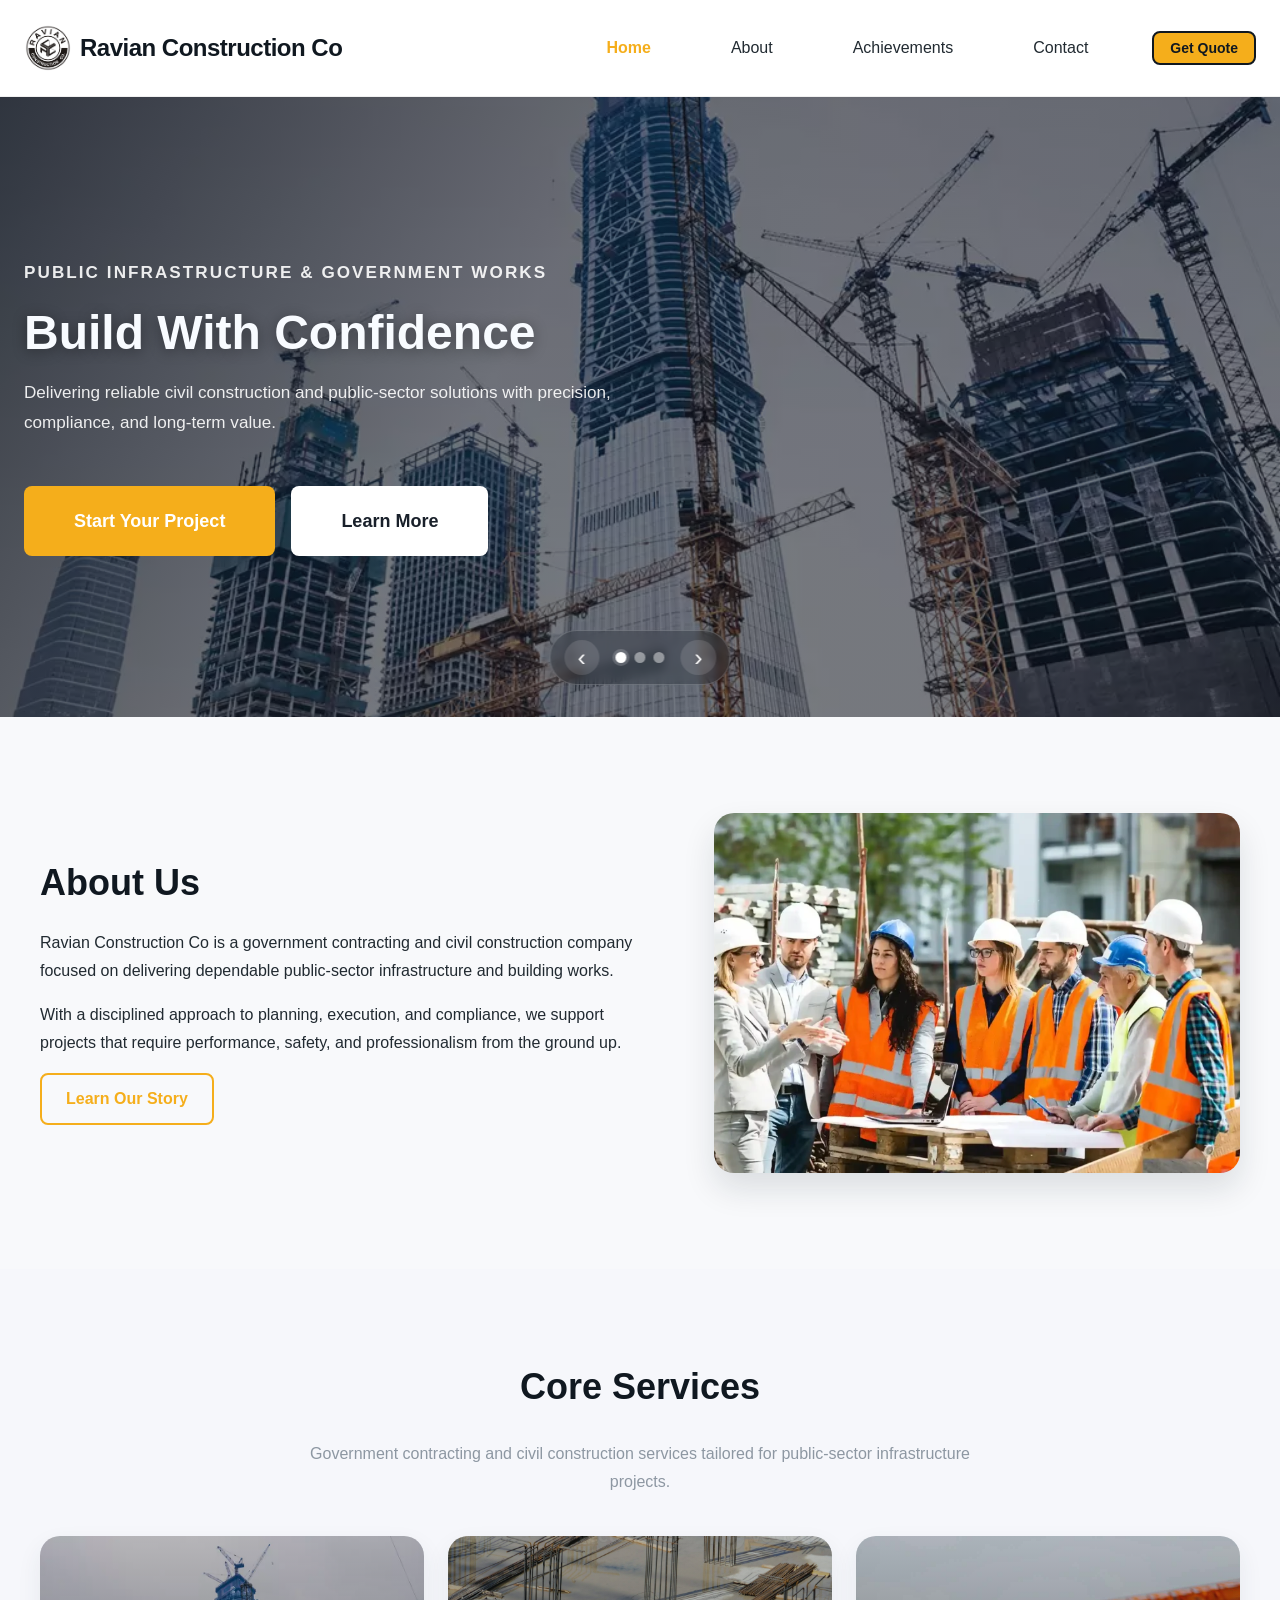
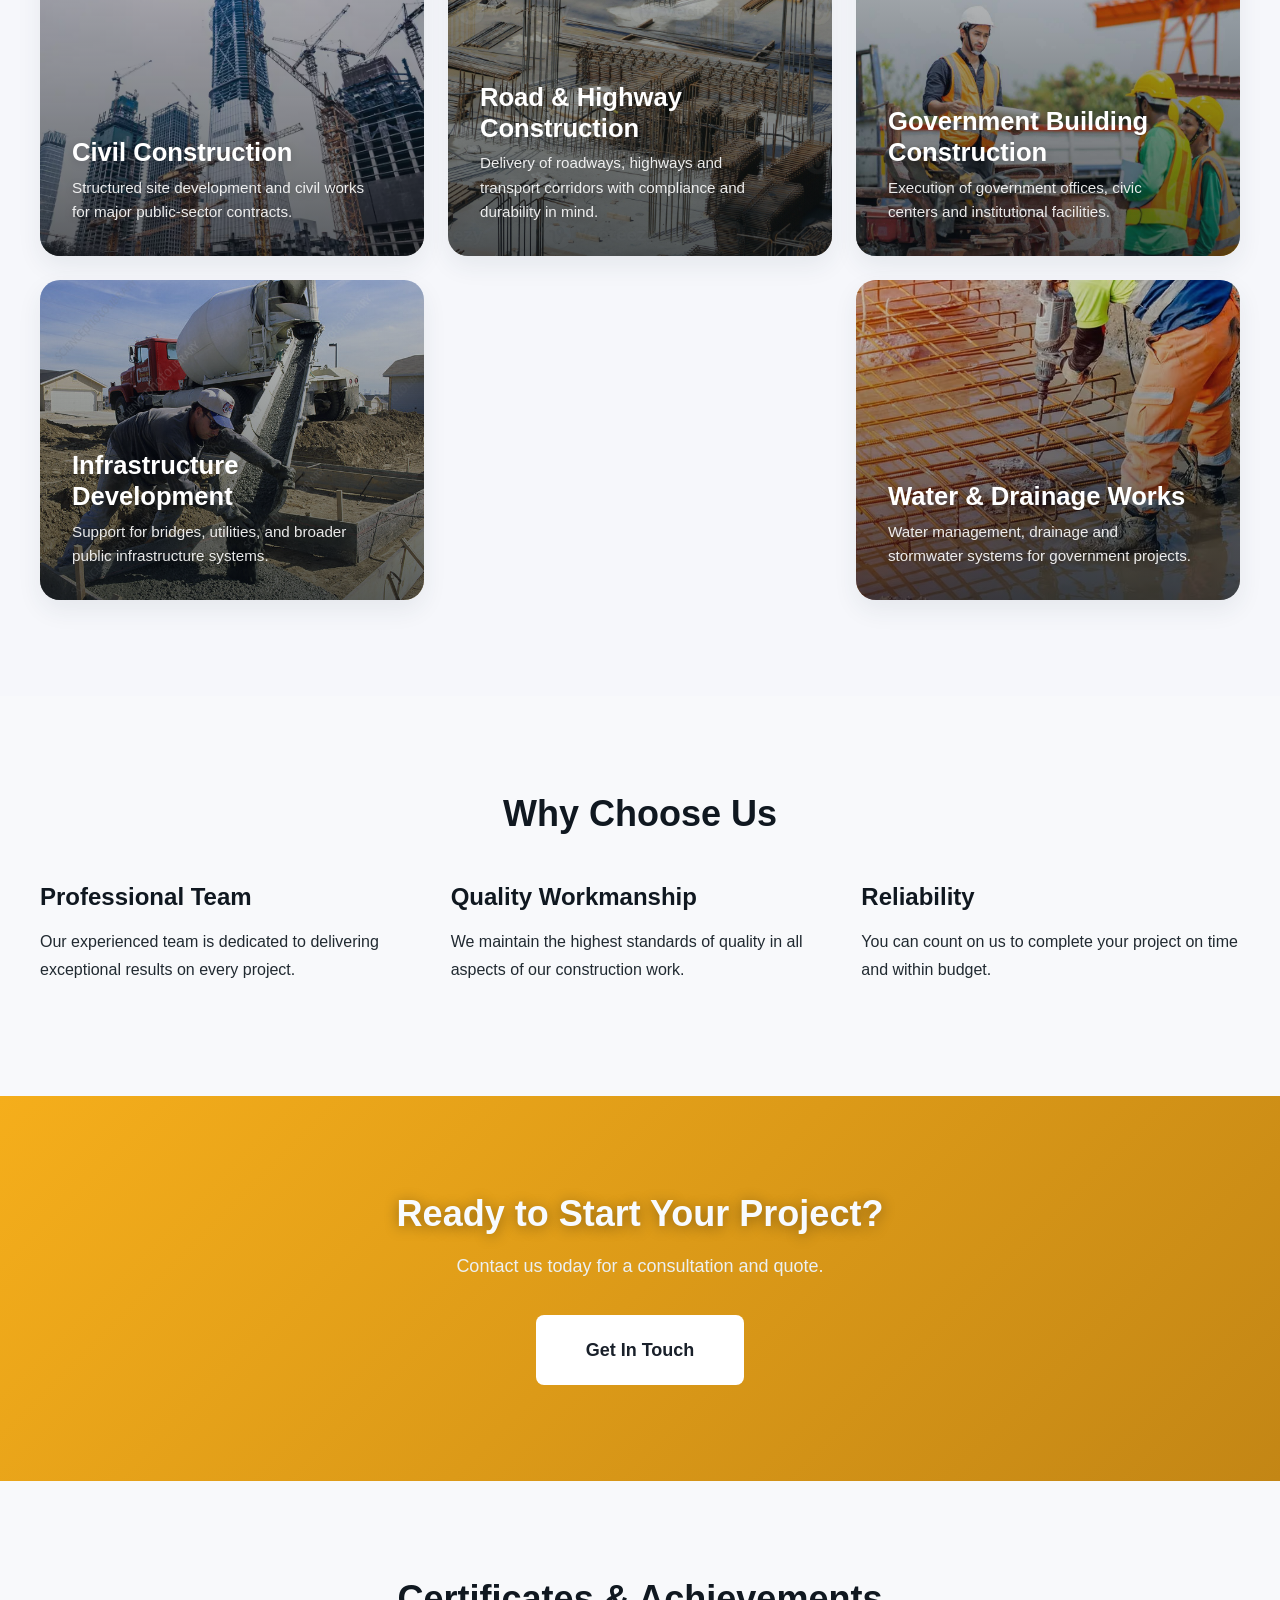
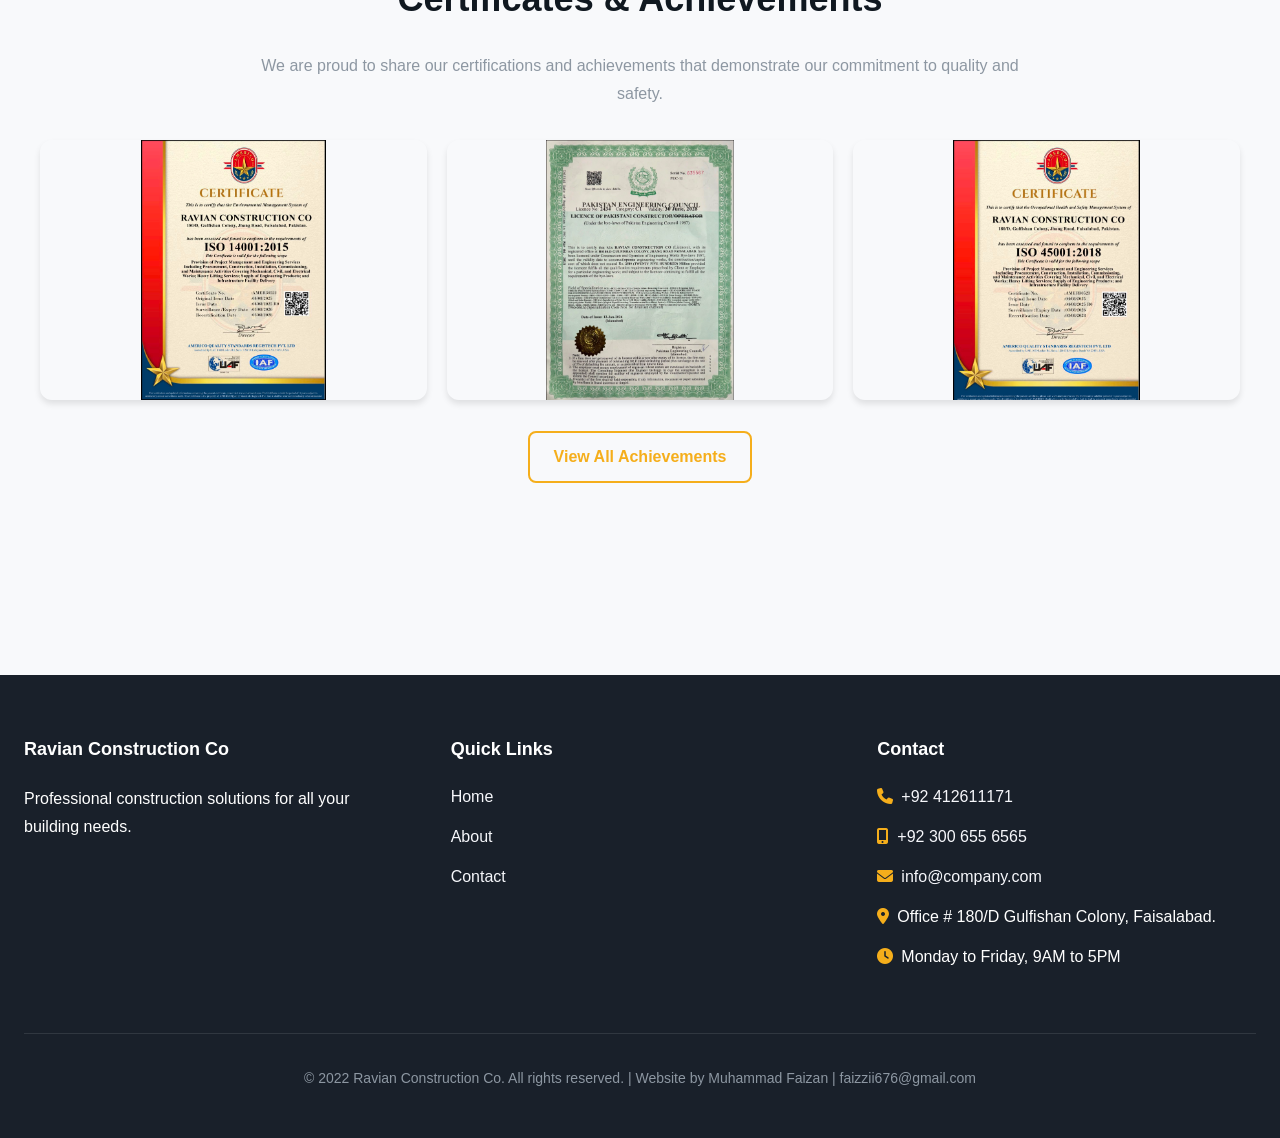
==== index.html @ 146c2ffc "final end" ====
<!DOCTYPE html>
<html lang="en">
<head>
  <meta charset="UTF-8">
  <meta name="viewport" content="width=device-width, initial-scale=1.0">
  <meta name="description" content="Professional construction company delivering quality building solutions.">
  <meta name="theme-color" content="#101820">
  
  <title>Home | Construction Company</title>

  <!-- Stylesheets -->
  <link rel="stylesheet" href="css/variables.css">
  <link rel="stylesheet" href="css/style.css">
  <link rel="stylesheet" href="css/responsive.css">
  <!-- Font Awesome Icons -->
  <link rel="stylesheet" href="https://cdnjs.cloudflare.com/ajax/libs/font-awesome/6.4.0/css/all.min.css">
</head>
<body>

<!-- ========== HEADER & NAVIGATION ========== -->
<header>
  <div class="container">
    <div class="header-content">
      <a href="index.html" class="logo">
        <img src="assets/images/logo.jpeg" alt="Ravian Construction Co logo" class="logo-img">
        <span class="logo-text">Ravian Construction Co</span>
      </a>
      
      <button class="nav-toggle" aria-label="Toggle navigation menu">
        ☰
      </button>

      <nav role="navigation" aria-label="Main navigation">
        <ul>
          <li><a href="index.html">Home</a></li>
          <li><a href="pages/about.html">About</a></li>
          <li><a href="pages/achievements.html">Achievements</a></li>
          <li><a href="pages/contact.html">Contact</a></li>
          <li><a href="pages/contact.html" class="btn btn-primary btn-sm nav-cta">Get Quote</a></li>
        </ul>
      </nav>
    </div>
  </div>
</header>

<!-- ========== MAIN CONTENT ========== -->
<main>

  <!-- Hero Section -->
  <section id="hero" class="hero-slider-section" aria-label="Construction company highlights">
    <div class="hero-slider">
      <div class="hero-slide is-active" style="background-image: url('assets/images/building.webp');">
        <div class="hero-overlay"></div>
        <div class="container hero-content">
          <p class="eyebrow">Public Infrastructure & Government Works</p>
          <h1>Build With Confidence</h1>
          <p>
            Delivering reliable civil construction and public-sector solutions with precision, compliance, and long-term value.
          </p>
          <div class="hero-actions">
            <a href="pages/contact.html" class="btn btn-primary btn-lg">Start Your Project</a>
            <a href="#about-intro" class="btn btn-white btn-lg">Learn More</a>
          </div>
        </div>
      </div>

      <div class="hero-slide" style="background-image: url('assets/images/engonsite.jpg');">
        <div class="hero-overlay"></div>
        <div class="container hero-content">
          <p class="eyebrow">Civil Works & Site Development</p>
          <h2>Built for Government Standards</h2>
          <p>
            From site preparation to major public works, we execute construction projects with accountability and quality.
          </p>
          <div class="hero-actions">
            <a href="pages/contact.html" class="btn btn-primary btn-lg">Request a Quote</a>
            <a href="#services" class="btn btn-white btn-lg">View Services</a>
          </div>
        </div>
      </div>

      <div class="hero-slide" style="background-image: url('assets/images/concreate.jpg');">
        <div class="hero-overlay"></div>
        <div class="container hero-content">
          <p class="eyebrow">Roads, Utilities & Infrastructure</p>
          <h2>Strong Foundations. Better Communities.</h2>
          <p>
            Our team delivers resilient infrastructure that supports safe, efficient, and lasting public development.
          </p>
          <div class="hero-actions">
            <a href="pages/contact.html" class="btn btn-primary btn-lg">Get Quote</a>
            <a href="#why-us" class="btn btn-white btn-lg">Why Choose Us</a>
          </div>
        </div>
      </div>
    </div>

    <div class="hero-slider-controls" aria-label="Hero slider controls">
      <button class="slider-arrow prev" type="button" aria-label="Previous slide">‹</button>
      <div class="slider-dots" aria-label="Choose slide">
        <button class="dot is-active" type="button" aria-label="Show slide 1"></button>
        <button class="dot" type="button" aria-label="Show slide 2"></button>
        <button class="dot" type="button" aria-label="Show slide 3"></button>
      </div>
      <button class="slider-arrow next" type="button" aria-label="Next slide">›</button>
    </div>
  </section>

  <!-- About Introduction Section -->
  <section id="about-intro" class="section">
    <div class="container">
      <div class="intro-layout">
        <div class="intro-copy">
          <h2 style="text-align: left; margin-bottom: 1.5rem;">About Us</h2>
          <p>
            Ravian Construction Co is a government contracting and civil construction company focused on delivering dependable public-sector infrastructure and building works.
          </p>
          <p>
            With a disciplined approach to planning, execution, and compliance, we support projects that require performance, safety, and professionalism from the ground up.
          </p>
          <a href="pages/about.html" class="btn btn-secondary">Learn Our Story</a>
        </div>
        <div class="intro-image-wrap">
          <img src="assets/images/engmeet.webp" alt="Construction team meeting on a project site" class="intro-image">
        </div>
      </div>
    </div>
  </section>

  <!-- Services Section -->
  <section id="services" class="section section--alt">
    <div class="container">
      <h2 style="text-align: center; margin-bottom: 2rem;">Core Services</h2>
      <p style="max-width: 700px; margin: 0 auto 2.5rem auto; text-align: center; color: var(--medium-gray);">
        Government contracting and civil construction services tailored for public-sector infrastructure projects.
      </p>
      <div class="service-grid">
        <article class="service-card service-card--civil">
          <div class="service-card__content">
            <h3>Civil Construction</h3>
            <p>Structured site development and civil works for major public-sector contracts.</p>
          </div>
        </article>
        <article class="service-card service-card--road">
          <div class="service-card__content">
            <h3>Road & Highway Construction</h3>
            <p>Delivery of roadways, highways and transport corridors with compliance and durability in mind.</p>
          </div>
        </article>
        <article class="service-card service-card--government">
          <div class="service-card__content">
            <h3>Government Building Construction</h3>
            <p>Execution of government offices, civic centers and institutional facilities.</p>
          </div>
        </article>
        <article class="service-card service-card--infrastructure">
          <div class="service-card__content">
            <h3>Infrastructure Development</h3>
            <p>Support for bridges, utilities, and broader public infrastructure systems.</p>
          </div>
        </article>
        <article class="service-card service-card--water">
          <div class="service-card__content">
            <h3>Water & Drainage Works</h3>
            <p>Water management, drainage and stormwater systems for government projects.</p>
          </div>
        </article>
      </div>
    </div>
  </section>

  <!-- Why Choose Us Section -->
  <section id="why-us" class="section">
    <div class="container">
      <h2 style="text-align: center; margin-bottom: 3rem;">Why Choose Us</h2>
      <div class="row">
        <div class="col">
          <h4>Professional Team</h4>
          <p>Our experienced team is dedicated to delivering exceptional results on every project.</p>
        </div>
        <div class="col">
          <h4>Quality Workmanship</h4>
          <p>We maintain the highest standards of quality in all aspects of our construction work.</p>
        </div>
        <div class="col">
          <h4>Reliability</h4>
          <p>You can count on us to complete your project on time and within budget.</p>
        </div>
      </div>
    </div>
  </section>

  <!-- Call to Action Section -->
  <section class="section section-cta">
    <div class="container">
      <h2>Ready to Start Your Project?</h2>
      <p style="font-size: 1.125rem; margin-bottom: 2rem; color: #ecf0f1;">
        Contact us today for a consultation and quote.
      </p>
      <a href="pages/contact.html" class="btn btn-white btn-lg">Get In Touch</a>
    </div>
  </section>

  <!-- Certificates / Achievements Section -->
  <section id="certificates" class="section certificates-section">
    <div class="container">
      <h2 style="text-align: center; margin-bottom: 2rem;">Certificates & Achievements</h2>
      <p style="text-align: center; color: var(--medium-gray); max-width: 800px; margin: 0 auto 2rem;">
        We are proud to share our certifications and achievements that demonstrate our commitment to quality and safety.
      </p>

      <div class="cert-grid">
        <div class="cert-item">
          <img src="assets/images/cer2015.jpeg" alt="Certificate 2015" class="cert-img cert-left">
        </div>
        <div class="cert-item">
          <img src="assets/images/cer.jpeg" alt="Certificate" class="cert-img cert-center">
        </div>
        <div class="cert-item">
          <img src="assets/images/cer2018.jpeg" alt="Certificate 2018" class="cert-img cert-right">
        </div>
      </div>

      <div style="text-align:center; margin-top:1.5rem;">
        <a href="pages/achievements.html" class="btn btn-secondary">View All Achievements</a>
      </div>
    </div>
  </section>

</main>

<!-- ========== FOOTER ========== -->
<footer>
  <div class="container">
    <div class="footer-content">
      <div class="footer-section">
        <h3>Ravian Construction Co</h3>
        <p>Professional construction solutions for all your building needs.</p>
      </div>
      <div class="footer-section">
        <h3>Quick Links</h3>
        <ul>
          <li><a href="index.html">Home</a></li>
          <li><a href="pages/about.html">About</a></li>
          <li><a href="pages/contact.html">Contact</a></li>
        </ul>
      </div>
      <div class="footer-section">
        <h3>Contact</h3>
        <ul>
          <li><i class="fas fa-phone" style="color: var(--secondary-color); margin-right: 0.5rem;"></i><a href="tel:+92412611171">+92 412611171</a></li>
          <li><i class="fas fa-mobile-alt" style="color: var(--secondary-color); margin-right: 0.5rem;"></i><a href="tel:+923006556565">+92 300 655 6565</a></li>
          <li><i class="fas fa-envelope" style="color: var(--secondary-color); margin-right: 0.5rem;"></i><a href="mailto:info@company.com">info@company.com</a></li>
          <li><i class="fas fa-map-marker-alt" style="color: var(--secondary-color); margin-right: 0.5rem;"></i>Office # 180/D Gulfishan Colony, Faisalabad.</li>
          <li><i class="fas fa-clock" style="color: var(--secondary-color); margin-right: 0.5rem;"></i>Monday to Friday, 9AM to 5PM</li>
        </ul>
      </div>
    </div>
    <div class="footer-bottom">
      <p>&copy; 2022 Ravian Construction Co. All rights reserved. | Website by Muhammad Faizan | faizzii676@gmail.com</p>
    </div>
  </div>
</footer>

<!-- ========== SCRIPTS ========== -->
<script src="js/main.js"></script>

</body>
</html>
---- css/variables.css ----
/* ===========================
   CONSTRUCTION COMPANY WEBSITE
   CSS VARIABLES & DESIGN SYSTEM
   =========================== */

:root {
  /* Brand Colors */
  --primary-color: #101820;           /* Rich charcoal - bold foundation */
  --surface-color: #19202a;           /* Dark surface for header/footer */
  --secondary-color: #f5ae1b;         /* Warm amber - energetic accent */
  --accent-color: #20c5aa;            /* Fresh teal - bright highlight */
  --light-gray: #f6f7fb;              /* Light background */
  --medium-gray: #8d97a2;             /* Soft text/borders */
  --dark-gray: #212a31;               /* Main body text */
  --background-color: #f8f9fb;        /* Page background */
  --white: #ffffff;
  --success-color: #23b58c;           /* For positive feedback */
  --warning-color: #f5ae1b;           /* For caution messages */
  --error-color: #ea4b4f;             /* For errors */

  /* Navbar (light theme overrides) */
  --navbar-bg: #ffffff;               /* White navbar background */
  --navbar-text: #212a31;             /* Dark text on navbar */
  --navbar-border: rgba(0, 0, 0, 0.06); /* Subtle bottom border */
  --navbar-hover-bg: rgba(0, 0, 0, 0.04); /* Hover background */

  /* Typography */
  --font-primary: -apple-system, BlinkMacSystemFont, 'Segoe UI', 'Roboto', 'Oxygen',
    'Ubuntu', 'Cantarell', 'Fira Sans', 'Droid Sans', 'Helvetica Neue', sans-serif;
  --font-secondary: 'Georgia', 'Times New Roman', serif;

  --font-size-xs: 0.75rem;            /* 12px */
  --font-size-sm: 0.875rem;           /* 14px */
  --font-size-base: 1rem;             /* 16px */
  --font-size-lg: 1.125rem;           /* 18px */
  --font-size-xl: 1.25rem;            /* 20px */
  --font-size-2xl: 1.5rem;            /* 24px */
  --font-size-3xl: 1.875rem;          /* 30px */
  --font-size-4xl: 2.25rem;           /* 36px */
  --font-size-5xl: 3rem;              /* 48px */

  --font-weight-light: 300;
  --font-weight-normal: 400;
  --font-weight-medium: 500;
  --font-weight-semibold: 600;
  --font-weight-bold: 700;
  --font-weight-extrabold: 800;

  /* Spacing */
  --space-xs: 0.25rem;                /* 4px */
  --space-sm: 0.5rem;                 /* 8px */
  --space-md: 1rem;                   /* 16px */
  --space-lg: 1.5rem;                 /* 24px */
  --space-xl: 2rem;                   /* 32px */
  --space-2xl: 3rem;                  /* 48px */
  --space-3xl: 4rem;                  /* 64px */
  --space-4xl: 6rem;                  /* 96px */

  /* Border Radius */
  --border-radius-sm: 0.25rem;        /* 4px */
  --border-radius-md: 0.5rem;         /* 8px */
  --border-radius-lg: 1rem;           /* 16px */
  --border-radius-xl: 1.5rem;         /* 24px */
  --border-radius-full: 9999px;       /* Pill-shaped */

  /* Shadows */
  --shadow-sm: 0 1px 2px rgba(0, 0, 0, 0.05);
  --shadow-md: 0 4px 6px rgba(0, 0, 0, 0.1);
  --shadow-lg: 0 10px 15px rgba(0, 0, 0, 0.1);
  --shadow-xl: 0 20px 25px rgba(0, 0, 0, 0.1);
  --shadow-2xl: 0 25px 50px rgba(0, 0, 0, 0.15);
  --shadow-none: 0 0 0 transparent;

  /* Transitions */
  --transition-fast: 150ms ease-in-out;
  --transition-base: 300ms ease-in-out;
  --transition-slow: 500ms ease-in-out;

  /* Container Widths */
  --container-max-width: 1280px;
  --container-padding: var(--space-md);

  /* Line Height */
  --line-height-tight: 1.2;
  --line-height-normal: 1.5;
  --line-height-relaxed: 1.75;
  --line-height-loose: 2;

  /* Breakpoints (used in media queries) */
  --breakpoint-xs: 320px;
  --breakpoint-sm: 576px;
  --breakpoint-md: 768px;
  --breakpoint-lg: 992px;
  --breakpoint-xl: 1200px;
  --breakpoint-2xl: 1400px;
}
---- css/style.css ----
/* ===========================
   CONSTRUCTION COMPANY WEBSITE
   MAIN STYLES & COMPONENTS
   =========================== */

/* ========== RESET & BASE STYLES ========== */

* {
  margin: 0;
  padding: 0;
  box-sizing: border-box;
}

html {
  scroll-behavior: smooth;
  font-size: 16px;
}

body {
  font-family: var(--font-primary);
  font-size: var(--font-size-base);
  line-height: var(--line-height-normal);
  color: var(--dark-gray);
  background-color: var(--background-color);
}

/* ========== TYPOGRAPHY ========== */

h1, h2, h3, h4, h5, h6 {
  line-height: var(--line-height-tight);
  font-weight: var(--font-weight-bold);
  margin-bottom: var(--space-md);
  color: var(--primary-color);
}

h1 {
  font-size: var(--font-size-5xl);
}

h2 {
  font-size: var(--font-size-4xl);
}

h3 {
  font-size: var(--font-size-3xl);
}

h4 {
  font-size: var(--font-size-2xl);
}

h5 {
  font-size: var(--font-size-xl);
}

h6 {
  font-size: var(--font-size-lg);
}

p {
  margin-bottom: var(--space-md);
  line-height: var(--line-height-relaxed);
}

a {
  color: var(--accent-color);
  text-decoration: none;
  transition: color var(--transition-fast);
}

a:hover {
  color: var(--secondary-color);
}

/* ========== LAYOUT ========== */

.container {
  width: 100%;
  max-width: var(--container-max-width);
  margin-left: auto;
  margin-right: auto;
  padding-left: var(--container-padding);
  padding-right: var(--container-padding);
}

.row {
  display: flex;
  flex-wrap: wrap;
  margin-left: calc(var(--space-md) * -1);
  margin-right: calc(var(--space-md) * -1);
}

.col {
  flex: 1;
  min-width: 0;
  padding-left: var(--space-md);
  padding-right: var(--space-md);
}

.section {
  padding: var(--space-3xl) var(--container-padding);
}

.section--alt {
  background-color: var(--light-gray);
}

/* ========== HEADER & NAVIGATION ========== */

header {
  background-color: var(--navbar-bg);
  color: var(--navbar-text);
  padding: var(--space-lg) 0;
  position: sticky;
  top: 0;
  z-index: 1000;
  box-shadow: 0 1px 3px rgba(0, 0, 0, 0.04);
  border-bottom: 1px solid var(--navbar-border);
}

.header-content {
  display: flex;
  justify-content: space-between;
  align-items: center;
}

.logo {
  font-size: var(--font-size-2xl);
  font-weight: var(--font-weight-bold);
  color: var(--primary-color);
  text-decoration: none;
  display: flex;
   flex-direction: row;
   align-items: center;
   gap: var(--space-sm);
 }

.logo-text {
  letter-spacing: -0.5px;
}

/* Logo image in navbar */
.logo-img {
  height: 48px;
  width: auto;
  display: block;
}

@media (max-width: 576px) {
  .logo-img { height: 36px; }
  .logo-text { display: none; }
}

nav {
  display: flex;
  align-items: center;
  gap: var(--space-2xl);
}

nav ul {
  list-style: none;
  display: flex;
  gap: var(--space-2xl);
  align-items: center;
}

nav a {
  color: var(--dark-gray);
  font-weight: var(--font-weight-medium);
  padding: var(--space-sm) var(--space-md);
  border-radius: var(--border-radius-md);
  transition: all var(--transition-fast);
}

nav a:hover {
  color: var(--primary-color);
  background-color: var(--navbar-hover-bg);
}

nav a.active {
  color: var(--secondary-color);
  font-weight: var(--font-weight-bold);
}

nav a.nav-cta {
  border: 2px solid var(--primary-color);
  color: var(--primary-color);
}

nav a.nav-cta:hover {
  background-color: var(--primary-color);
  color: var(--white);
  border-color: var(--primary-color);
}

nav a.nav-cta.is-current-page {
  background-color: var(--primary-color);
  color: var(--white);
  border-color: var(--primary-color);
  box-shadow: 0 4px 12px rgba(16, 24, 32, 0.15);
}

nav a.nav-cta.is-current-page:hover {
  background-color: var(--dark-gray);
  color: var(--white);
  border-color: var(--dark-gray);
}

.nav-toggle {
  display: none;
  background: none;
  border: none;
  color: var(--primary-color);
  font-size: var(--font-size-2xl);
  cursor: pointer;
  padding: 0;
}

/* ========== BUTTONS ========== */

.btn {
  display: inline-block;
  padding: var(--space-md) var(--space-lg);
  font-size: var(--font-size-base);
  font-weight: var(--font-weight-semibold);
  text-align: center;
  border: 2px solid transparent;
  border-radius: var(--border-radius-md);
  cursor: pointer;
  transition: all var(--transition-fast);
  text-decoration: none;
  line-height: 1;
}

.btn-primary {
  background-color: var(--secondary-color);
  color: var(--white);
}

.btn-primary:hover {
  background-color: #d69b20;
  transform: translateY(-2px);
  box-shadow: var(--shadow-lg);
}

.btn-secondary {
  background-color: transparent;
  color: var(--secondary-color);
  border-color: var(--secondary-color);
}

.btn-secondary:hover {
  background-color: var(--secondary-color);
  color: var(--white);
  transform: translateY(-2px);
}

.btn-white {
  background-color: var(--white);
  color: var(--surface-color);
}

.btn-white:hover {
  background-color: #eef2f7;
  transform: translateY(-2px);
}

.btn-lg {
  padding: var(--space-lg) var(--space-2xl);
  font-size: var(--font-size-lg);
}

.btn-sm {
  padding: var(--space-sm) var(--space-md);
  font-size: var(--font-size-sm);
}

.btn:disabled {
  opacity: 0.6;
  cursor: not-allowed;
  transform: none;
}

/* ========== CARDS ========== */

.card {
  background-color: var(--white);
  border: 1px solid var(--light-gray);
  border-radius: var(--border-radius-lg);
  padding: var(--space-xl);
  box-shadow: var(--shadow-sm);
  transition: all var(--transition-base);
}

.card:hover {
  box-shadow: var(--shadow-lg);
  transform: translateY(-4px);
}

.card-header {
  margin-bottom: var(--space-lg);
}

.card-body {
  margin-bottom: var(--space-md);
}

.card-footer {
  padding-top: var(--space-lg);
  border-top: 1px solid var(--light-gray);
}

.service-grid {
  display: grid;
  grid-template-columns: repeat(auto-fit, minmax(240px, 1fr));
  gap: var(--space-lg);
}

.service-card {
  position: relative;
  min-height: 300px;
  border-radius: 1.25rem;
  overflow: hidden;
  background-size: cover;
  background-position: center;
  box-shadow: 0 10px 24px rgba(44, 62, 80, 0.08);
  transition: transform 0.32s ease, box-shadow 0.32s ease, filter 0.32s ease;
  cursor: pointer;
  isolation: isolate;
}

.service-card::before {
  content: "";
  position: absolute;
  inset: 0;
  background: linear-gradient(180deg, rgba(10, 16, 22, 0.22) 0%, rgba(10, 16, 22, 0.68) 100%);
  transition: background 0.32s ease;
  z-index: 0;
}

.service-card--civil {
  background-image: url('../assets/images/building.webp');
}

.service-card--road {
  background-image: url('../assets/images/base.jpg');
}

.service-card--government {
  background-image: url('../assets/images/engonsite.jpg');
}

.service-card--infrastructure {
  background-image: url('../assets/images/concreate.jpg');
}

.service-card--water {
  background-image: url('../assets/images/drill.avif');
}

.service-card:hover {
  transform: translateY(-8px) scale(1.013);
  box-shadow: 0 26px 48px rgba(18, 27, 35, 0.18);
}

.service-card:hover::before {
  background: linear-gradient(180deg, rgba(10, 16, 22, 0.12) 0%, rgba(10, 16, 22, 0.78) 100%);
}

.service-card:hover .service-card__content {
  transform: translateY(-3px);
}

.service-card:hover .service-card__content h3,
.service-card:hover .service-card__content p {
  text-shadow: 0 4px 16px rgba(0, 0, 0, 0.38);
}

.service-card .service-card__content {
  position: absolute;
  inset: 0;
  z-index: 1;
  display: flex;
  flex-direction: column;
  justify-content: flex-end;
  padding: var(--space-xl);
  transition: transform 0.32s ease;
}

.service-card__content h3 {
  color: var(--white);
  margin: 0 0 var(--space-sm) 0;
  font-size: clamp(1.3rem, 2vw, 1.7rem);
  line-height: 1.2;
  text-shadow: 0 2px 10px rgba(0, 0, 0, 0.2);
}

.service-card__content p {
  color: rgba(255, 255, 255, 0.9);
  margin: 0;
  font-size: 0.95rem;
  line-height: 1.6;
  max-width: 95%;
  text-shadow: 0 2px 10px rgba(0, 0, 0, 0.2);
}

.service-card.bubble-drop {
  animation: service-bubble-drop 0.42s ease-out;
}

@keyframes service-bubble-drop {
  0% {
    transform: translateY(-8px) scale(1.013);
  }
  40% {
    transform: translateY(6px) scale(0.995);
  }
  65% {
    transform: translateY(-3px) scale(1.006);
  }
  100% {
    transform: translateY(0) scale(1);
  }
}

@media (prefers-reduced-motion: reduce) {
  .service-card,
  .service-card::before,
  .service-card__content,
  .service-card.bubble-drop {
    transition: none;
    animation: none;
  }
}

/* ========== FORMS ========== */

.form-group {
  margin-bottom: var(--space-lg);
}

label {
  display: block;
  margin-bottom: var(--space-sm);
  font-weight: var(--font-weight-medium);
  color: var(--primary-color);
}

input,
textarea,
select {
  width: 100%;
  padding: var(--space-md);
  border: 1px solid var(--medium-gray);
  border-radius: var(--border-radius-md);
  font-family: var(--font-primary);
  font-size: var(--font-size-base);
  line-height: var(--line-height-normal);
  color: var(--dark-gray);
  background-color: var(--white);
  transition: all var(--transition-fast);
}

input:focus,
textarea:focus,
select:focus {
  outline: none;
  border-color: var(--accent-color);
  box-shadow: 0 0 0 3px rgba(52, 152, 219, 0.1);
}

textarea {
  resize: vertical;
  min-height: 120px;
}

/* ========== FOOTER ========== */

footer {
  background-color: var(--surface-color);
  color: var(--white);
  padding: var(--space-3xl) 0 var(--space-xl) 0;
  margin-top: var(--space-4xl);
}

.footer-content {
  display: grid;
  grid-template-columns: repeat(auto-fit, minmax(250px, 1fr));
  gap: var(--space-2xl);
  margin-bottom: var(--space-2xl);
}

.footer-section h3 {
  color: var(--white);
  font-size: var(--font-size-lg);
  margin-bottom: var(--space-lg);
}

.footer-section ul {
  list-style: none;
}

.footer-section li {
  margin-bottom: var(--space-md);
}

.footer-section a {
  color: var(--light-gray);
  transition: color var(--transition-fast);
}

.footer-section a:hover {
  color: var(--secondary-color);
}

.footer-bottom {
  border-top: 1px solid rgba(255, 255, 255, 0.1);
  padding-top: var(--space-xl);
  text-align: center;
  font-size: var(--font-size-sm);
  color: var(--medium-gray);
}

/* ========== HERO CAROUSEL ========== */

.hero-slider-section {
  position: relative;
  padding: 0;
  background: var(--primary-color);
  overflow: hidden;
}

.hero-slider {
  position: relative;
  min-height: 620px;
}

.hero-slide {
  position: absolute;
  inset: 0;
  background-size: cover;
  background-position: center;
  opacity: 0;
  visibility: hidden;
  transition: opacity 0.8s ease-in-out, visibility 0.8s ease-in-out, transform 0.8s ease-in-out;
  transform: scale(1.04);
}

.hero-slide.is-active {
  opacity: 1;
  visibility: visible;
  transform: scale(1);
}

.hero-overlay {
  position: absolute;
  inset: 0;
  background: linear-gradient(120deg, rgba(16, 22, 32, 0.84) 0%, rgba(16, 22, 32, 0.58) 40%, rgba(16, 22, 32, 0.56) 100%);
}

.hero-content {
  position: relative;
  z-index: 2;
  min-height: 620px;
  display: flex;
  flex-direction: column;
  justify-content: center;
  align-items: flex-start;
  color: var(--white);
  padding-top: 5rem;
  padding-bottom: 5rem;
}

.hero-content h1,
.hero-content h2 {
  color: var(--white);
  text-shadow: 0 4px 18px rgba(0, 0, 0, 0.35);
  max-width: 620px;
}

.eyebrow {
  display: inline-block;
  margin-bottom: var(--space-md);
  font-size: var(--font-size-sm);
  font-weight: var(--font-weight-semibold);
  text-transform: uppercase;
  letter-spacing: 0.12em;
  color: #dfeaf6;
}

.hero-content p {
  color: rgba(255, 255, 255, 0.9);
  max-width: 620px;
  font-size: 1.07rem;
}

.hero-actions {
  display: flex;
  flex-wrap: wrap;
  gap: 1rem;
  margin-top: 2rem;
}

.hero-slider-controls {
  position: absolute;
  left: 50%;
  bottom: 2rem;
  transform: translateX(-50%);
  z-index: 3;
  display: flex;
  align-items: center;
  gap: 1rem;
  background: rgba(16, 23, 31, 0.26);
  border: 1px solid rgba(255, 255, 255, 0.18);
  border-radius: 999px;
  padding: 0.55rem 0.85rem;
  backdrop-filter: blur(4px);
}

.slider-arrow {
  width: 2.2rem;
  height: 2.2rem;
  border: none;
  background: rgba(255, 255, 255, 0.12);
  color: var(--white);
  border-radius: 50%;
  cursor: pointer;
  font-size: 1.5rem;
  line-height: 1;
}

.slider-arrow:hover {
  background: rgba(255, 255, 255, 0.2);
}

.slider-dots {
  display: flex;
  align-items: center;
  gap: 0.5rem;
}

.dot {
  width: 0.7rem;
  height: 0.7rem;
  border: none;
  border-radius: 50%;
  background: rgba(255, 255, 255, 0.45);
  cursor: pointer;
}

.dot.is-active {
  background: var(--white);
  box-shadow: 0 0 0 3px rgba(255, 255, 255, 0.18);
}

/* ========== INTRO & CONTACT LAYOUT ========== */

.intro-layout {
  display: grid;
  grid-template-columns: 1.1fr 0.9fr;
  gap: 2rem;
  align-items: center;
}

.intro-copy {
  max-width: 620px;
}

.intro-image-wrap,
.contact-image-wrap {
  overflow: hidden;
  border-radius: 1.25rem;
  box-shadow: 0 16px 32px rgba(20, 30, 40, 0.12);
}

.intro-image,
.contact-image {
  display: block;
  width: 100%;
  height: 360px;
  object-fit: cover;
}

/* ========== PAGE HERO & SECTION CTA ========== */

.page-hero h1,
.section-cta h2,
.section-cta h1,
.hero-content h1,
.hero-content h2 {
  color: #f8fbff;
  text-shadow: 0 2px 14px rgba(0, 0, 0, 0.38);
}

.section-cta p {
  color: rgba(255, 255, 255, 0.92);
}

/* ========== CONTACT OVERVIEW ========== */

.contact-overview {
  display: grid;
  grid-template-columns: 1.1fr 0.9fr;
  gap: 2rem;
  align-items: center;
  margin-bottom: 2.5rem;
}

/* Page hero banners */
.page-hero {
  position: relative;
  background-size: cover;
  background-position: center;
  padding: 4rem 1rem;
  text-align: center;
  color: var(--white);
}

.page-hero::before {
  content: "";
  position: absolute;
  inset: 0;
  background: linear-gradient(180deg, rgba(16, 22, 32, 0.42) 0%, rgba(16, 22, 32, 0.66) 100%);
  z-index: 0;
}

.page-hero .container { position: relative; z-index: 1; }

.section-cta {
  background: linear-gradient(135deg, var(--secondary-color) 0%, #c38615 100%);
  color: var(--white);
  text-align: center;
}

/* Specific hero images for pages (use existing assets) */
.page-hero--about { background-image: url('../assets/images/engmeet.webp'); }
.page-hero--contact { background-image: url('../assets/images/droneshot.jpg'); }

/* ========== CERTIFICATES / ACHIEVEMENTS ========== */
.certificates-section { padding-top: 3rem; padding-bottom: 3rem; }
.cert-grid {
  display: grid;
  grid-template-columns: repeat(3, 1fr);
  gap: 1.25rem;
  align-items: center;
}
.cert-grid--page { max-width: 980px; margin: 0 auto; }
.cert-item { text-align: center; }
.cert-img {
  width: 100%;
  height: 260px;
  object-fit: contain;
  border-radius: 12px;
  box-shadow: var(--shadow-md);
  opacity: 0;
  transform: translateY(14px);
  transition: transform 600ms cubic-bezier(.2,.9,.3,1), opacity 480ms ease;
}
.cert-img.is-visible { opacity: 1; transform: translateY(0); }
.cert-left { transform: translateX(-40px); }
.cert-center { transform: translateY(14px); }
.cert-right { transform: translateX(40px); }
.cert-left.is-visible, .cert-right.is-visible { transform: translateX(0); }

@media (max-width: 900px) {
  .cert-grid { grid-template-columns: 1fr; }
  .cert-img { height: 320px; }
}

/* Service grid layout tweak: 3 on top, 2 beneath (large screens)
   Place 4th in column 1 and 5th in column 3 to visually center the pair */
@media (min-width: 992px) {
  .service-grid { grid-template-columns: repeat(3, 1fr); }
  .service-card { min-height: 320px; }
  .service-card:nth-child(4) { grid-column: 1; }
  .service-card:nth-child(5) { grid-column: 3; }
}

.contact-copy {
  max-width: 620px;
}

/* ========== UTILITY CLASSES ========== */

.text-center {
  text-align: center;
}

.text-left {
  text-align: left;
}

.text-right {
  text-align: right;
}

.mt-1 { margin-top: var(--space-md); }
.mt-2 { margin-top: var(--space-lg); }
.mt-3 { margin-top: var(--space-xl); }
.mt-4 { margin-top: var(--space-2xl); }

.mb-1 { margin-bottom: var(--space-md); }
.mb-2 { margin-bottom: var(--space-lg); }
.mb-3 { margin-bottom: var(--space-xl); }
.mb-4 { margin-bottom: var(--space-2xl); }

.pt-1 { padding-top: var(--space-md); }
.pt-2 { padding-top: var(--space-lg); }
.pt-3 { padding-top: var(--space-xl); }

.pb-1 { padding-bottom: var(--space-md); }
.pb-2 { padding-bottom: var(--space-lg); }
.pb-3 { padding-bottom: var(--space-xl); }

.flex {
  display: flex;
}

.flex-center {
  display: flex;
  align-items: center;
  justify-content: center;
}

.gap-1 { gap: var(--space-md); }
.gap-2 { gap: var(--space-lg); }
.gap-3 { gap: var(--space-xl); }

.hidden {
  display: none !important;
}

.sr-only {
  position: absolute;
  width: 1px;
  height: 1px;
  padding: 0;
  margin: -1px;
  overflow: hidden;
  clip: rect(0, 0, 0, 0);
  white-space: nowrap;
  border-width: 0;
}

@media (max-width: 768px) {
  .hero-slider {
    min-height: 540px;
  }

  .hero-content {
    min-height: 540px;
    padding-top: 4rem;
    padding-bottom: 4rem;
  }

  .intro-layout,
  .contact-overview {
    grid-template-columns: 1fr;
  }

  .hero-actions {
    width: 100%;
  }

  .hero-actions .btn {
    flex: 1 1 100%;
  }
}

@media (max-width: 576px) {
  .hero-slider {
    min-height: 500px;
  }

  .hero-content {
    min-height: 500px;
    padding-top: 3.5rem;
    padding-bottom: 5.25rem;
  }

  .hero-content h1,
  .hero-content h2 {
    font-size: 2.2rem;
  }

  .hero-content p {
    font-size: 1rem;
  }

  .hero-slider-controls {
    bottom: 1.1rem;
    gap: 0.6rem;
    padding: 0.45rem 0.7rem;
  }

  .slider-arrow {
    width: 2rem;
    height: 2rem;
    font-size: 1.2rem;
  }

  .intro-image,
  .contact-image {
    height: 280px;
  }
}
---- css/responsive.css ----
/* ===========================
   CONSTRUCTION COMPANY WEBSITE
   RESPONSIVE DESIGN
   =========================== */

/* ========== TABLET (768px and down) ========== */

@media (max-width: 768px) {
  :root {
    font-size: 14px;
  }

  h1 {
    font-size: var(--font-size-4xl);
  }

  h2 {
    font-size: var(--font-size-3xl);
  }

  h3 {
    font-size: var(--font-size-2xl);
  }

  .section {
    padding: var(--space-2xl) var(--container-padding);
  }

  /* Header Navigation */
  header {
    padding: var(--space-md) 0;
  }

  .header-content {
    flex-wrap: wrap;
    gap: var(--space-md);
  }

  nav {
    width: 100%;
    gap: var(--space-lg);
  }

  nav ul {
    display: none;
    flex-direction: column;
    position: absolute;
    top: 100%;
    left: 0;
    right: 0;
    background-color: var(--navbar-bg);
    border-bottom: 1px solid var(--navbar-border);
    box-shadow: 0 10px 30px rgba(0, 0, 0, 0.08);
    padding: var(--space-lg);
    gap: var(--space-md);
  }

  nav ul.active {
    display: flex;
  }

  nav ul li {
    width: 100%;
  }

  nav a {
    display: block;
    padding: var(--space-md);
    color: var(--dark-gray);
  }

  nav a:hover {
    background-color: var(--navbar-hover-bg);
    color: var(--primary-color);
  }

  .nav-toggle {
    display: block;
  }

  /* Grid and Layout */
  .row {
    flex-direction: column;
  }

  .col {
    flex: 1 0 100%;
    padding: var(--space-md) 0;
  }

  /* Buttons */
  .btn {
    width: 100%;
  }

  .btn-lg {
    padding: var(--space-md) var(--space-lg);
  }

  /* Footer */
  .footer-content {
    grid-template-columns: 1fr;
    gap: var(--space-xl);
  }

  .footer-section {
    text-align: center;
  }

  .footer-section ul {
    margin: 0;
  }
}

/* ========== MOBILE (576px and down) ========== */

@media (max-width: 576px) {
  :root {
    font-size: 13px;
  }

  h1 {
    font-size: var(--font-size-3xl);
  }

  h2 {
    font-size: var(--font-size-2xl);
  }

  h3 {
    font-size: var(--font-size-xl);
  }

  h4, h5, h6 {
    font-size: var(--font-size-base);
  }

  .container {
    padding-left: var(--space-md);
    padding-right: var(--space-md);
  }

  .section {
    padding: var(--space-xl) var(--space-md);
  }

  /* Header */
  header {
    padding: var(--space-md) 0;
  }

  .logo {
    font-size: var(--font-size-xl);
  }

  .logo-text {
    display: none;
  }

  nav {
    gap: var(--space-md);
  }

  /* Navigation */
  .nav-toggle {
    font-size: var(--font-size-xl);
    color: var(--primary-color);
  }

  /* Forms */
  .form-group {
    margin-bottom: var(--space-md);
  }

  input,
  textarea,
  select {
    padding: var(--space-md);
    font-size: 16px; /* Prevents zoom on iOS */
  }

  /* Cards */
  .card {
    padding: var(--space-lg);
  }

  /* Footer */
  .footer-content {
    gap: var(--space-lg);
  }

  .footer-bottom {
    font-size: var(--font-size-xs);
  }
}

/* ========== SMALL MOBILE (320px and up) ========== */

@media (max-width: 360px) {
  .btn {
    padding: var(--space-md) var(--space-sm);
  }

  .card {
    padding: var(--space-md);
  }

  h1 {
    font-size: var(--font-size-2xl);
  }

  p {
    font-size: var(--font-size-sm);
  }
}

/* ========== DESKTOP ENHANCEMENTS (992px and up) ========== */

@media (min-width: 992px) {
  .container {
    padding-left: var(--space-lg);
    padding-right: var(--space-lg);
  }

  .section {
    padding: var(--space-4xl) var(--container-padding);
  }

  /* Hide mobile nav toggle on desktop */
  .nav-toggle {
    display: none;
  }

  /* Desktop menu always visible */
  nav ul {
    display: flex !important;
    position: static !important;
    background-color: transparent !important;
    padding: 0 !important;
    gap: var(--space-2xl) !important;
    flex-direction: row !important;
    border: none !important;
    box-shadow: none !important;
  }

  nav ul li {
    width: auto;
  }

  nav a {
    padding: var(--space-sm) var(--space-md);
    display: inline;
  }

  /* Hover animations */
  .card {
    --transform-origin: center;
  }

  .card:hover {
    transform: translateY(-6px);
  }
}

/* ========== LARGE DESKTOP (1200px and up) ========== */

@media (min-width: 1200px) {
  .section {
    padding: var(--space-4xl) var(--container-padding);
  }
}

/* ========== PRINT STYLES ========== */

@media print {
  header,
  footer,
  .no-print {
    display: none;
  }

  body {
    background: white;
    color: black;
  }

  a {
    text-decoration: underline;
  }
}

/* ========== ACCESSIBILITY: PREFERS REDUCED MOTION ========== */

@media (prefers-reduced-motion: reduce) {
  *,
  *::before,
  *::after {
    animation-duration: 0.01ms !important;
    animation-iteration-count: 1 !important;
    transition-duration: 0.01ms !important;
    scroll-behavior: auto !important;
  }
}

/* ========== DARK MODE SUPPORT (Optional Future Addition) ========== */

@media (prefers-color-scheme: dark) {
  /* Styles for dark mode can be added here in the future */
  /* Currently, the light theme is the default */
}
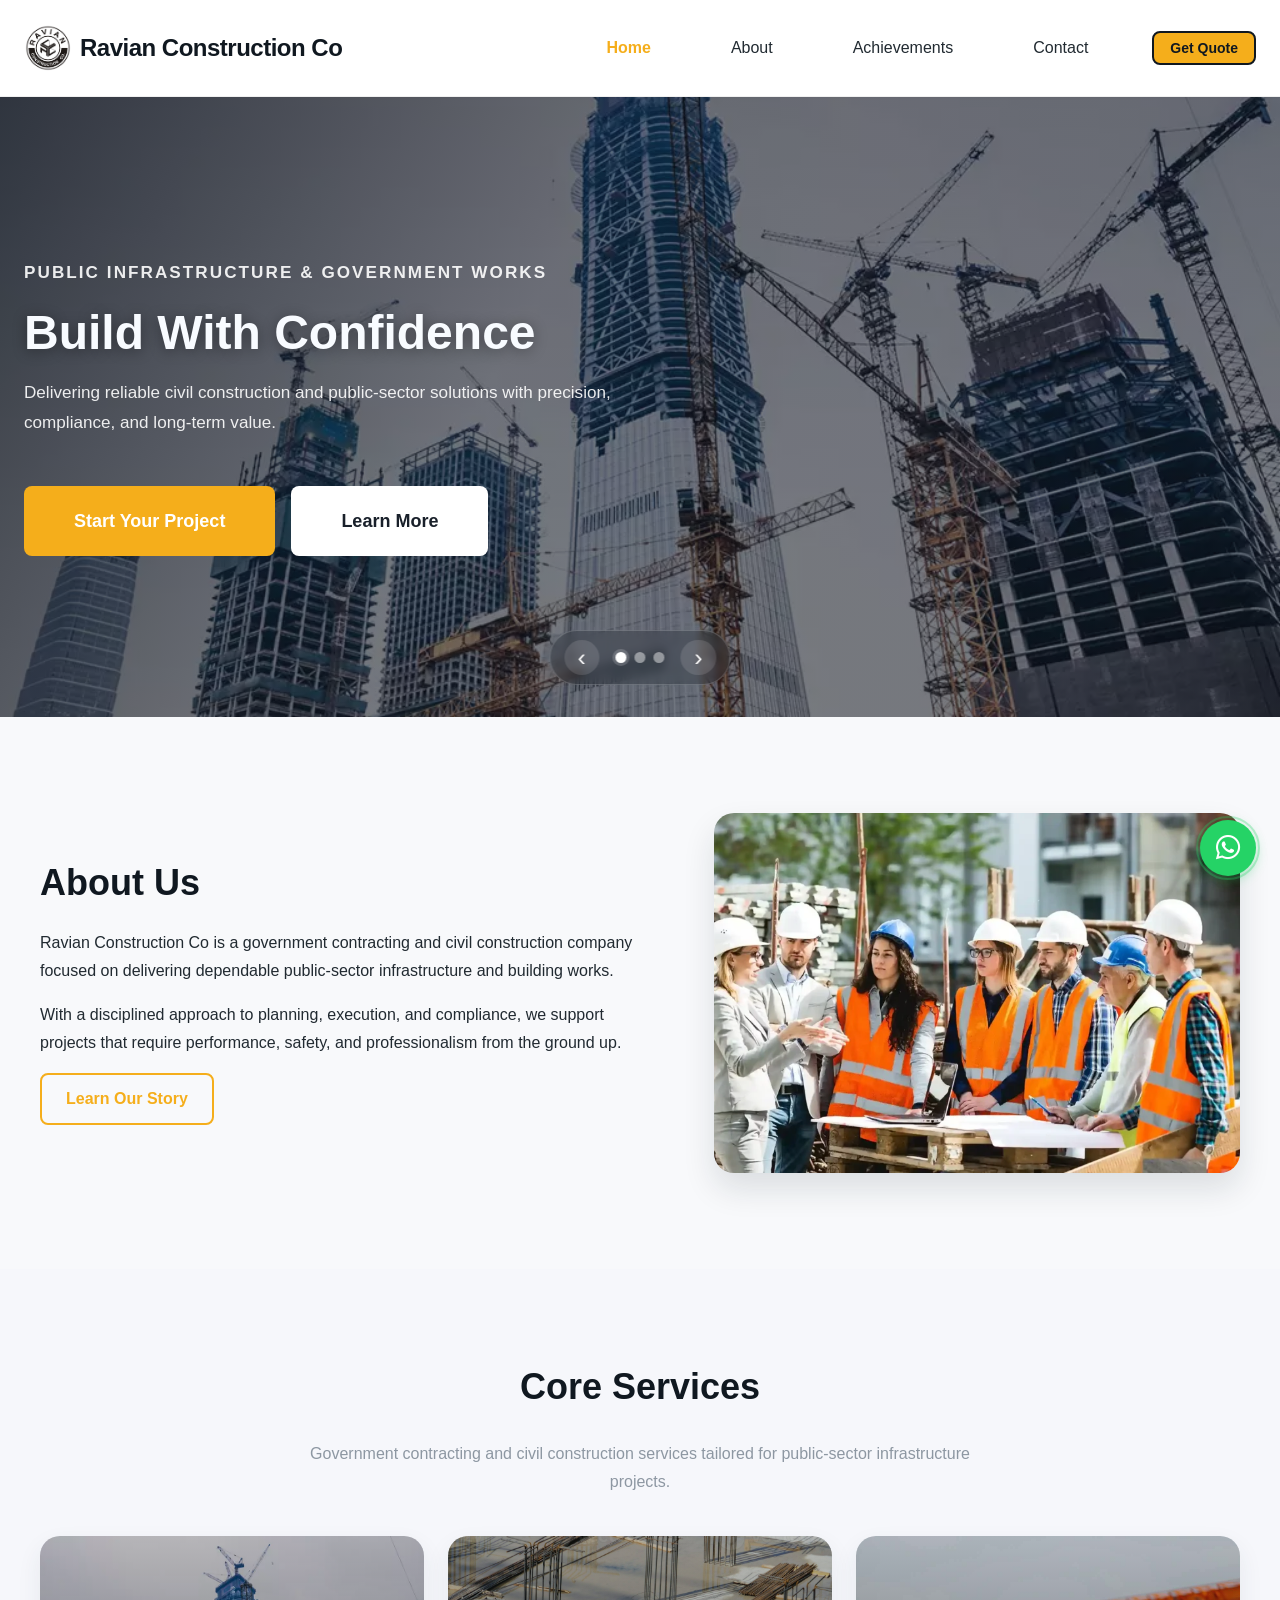
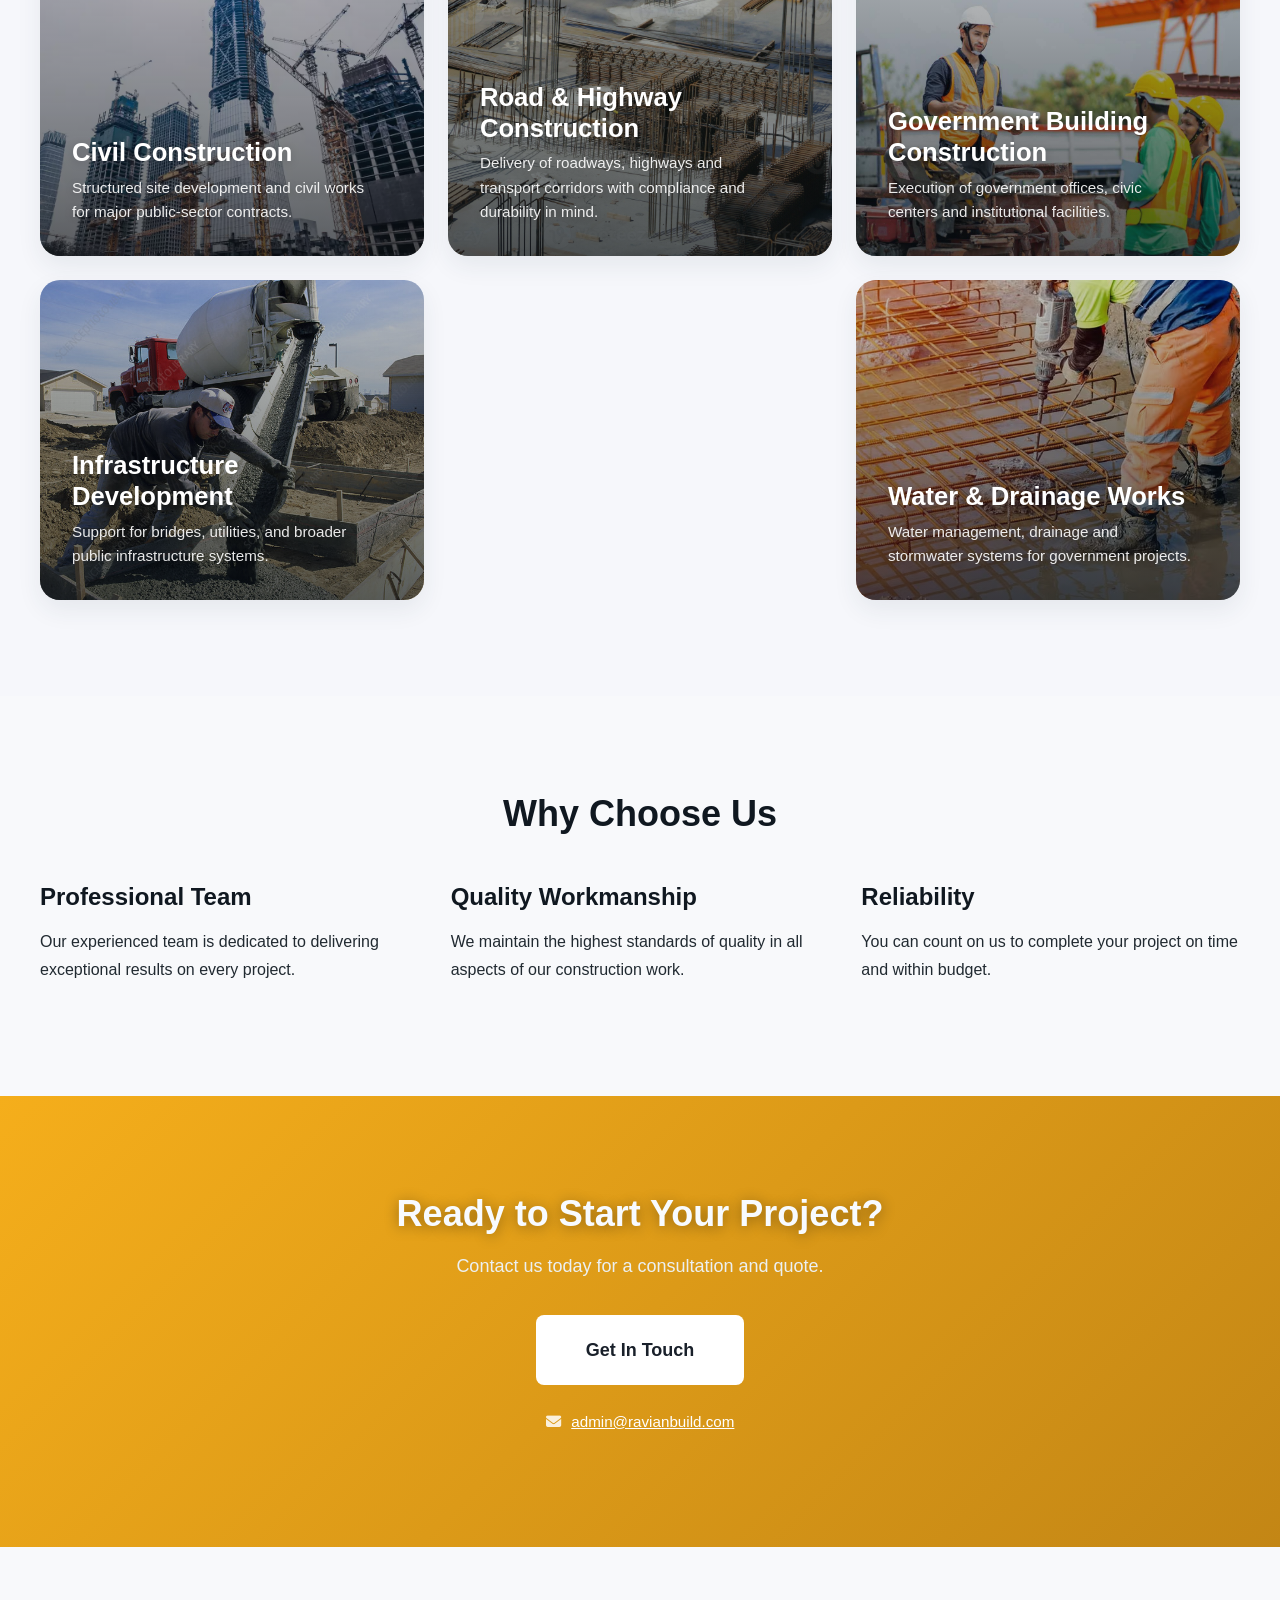
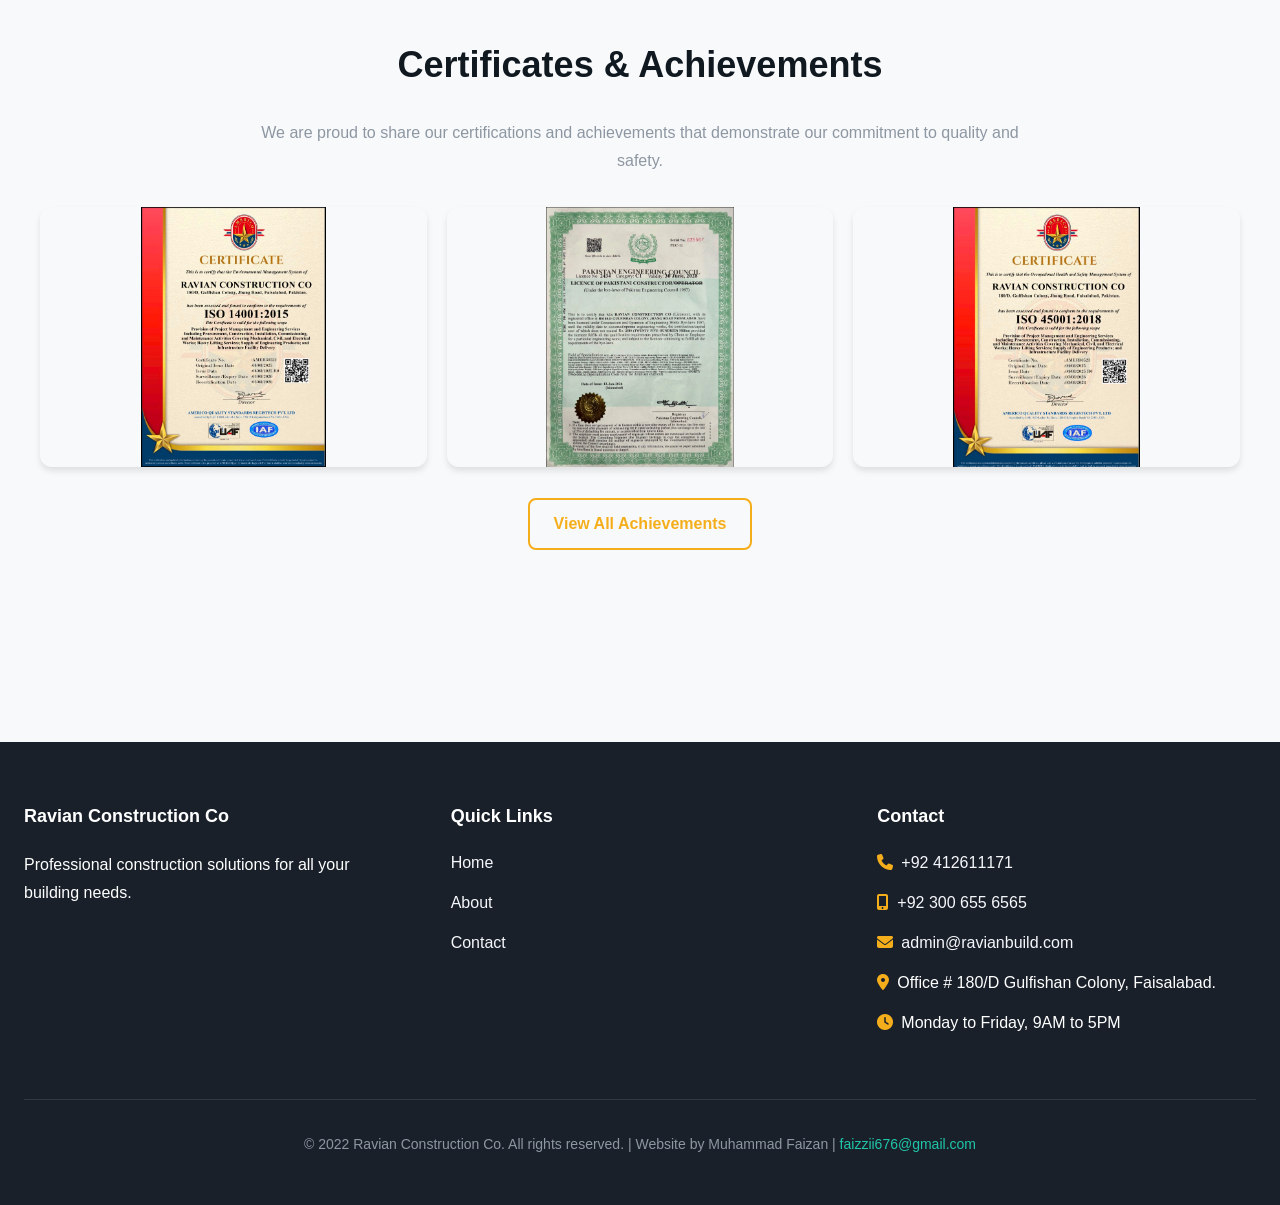
==== commit 33b1dfae: "final touch" ====
--- a/index.html
+++ b/index.html
@@ -5,7 +5,7 @@
   <meta name="viewport" content="width=device-width, initial-scale=1.0">
   <meta name="description" content="Professional construction company delivering quality building solutions.">
   <meta name="theme-color" content="#101820">
-  
+
   <title>Home | Construction Company</title>
 
   <!-- Stylesheets -->
@@ -14,6 +14,7 @@
   <link rel="stylesheet" href="css/responsive.css">
   <!-- Font Awesome Icons -->
   <link rel="stylesheet" href="https://cdnjs.cloudflare.com/ajax/libs/font-awesome/6.4.0/css/all.min.css">
+<base target="_blank">
 </head>
 <body>
 
@@ -25,7 +26,7 @@
         <img src="assets/images/logo.jpeg" alt="Ravian Construction Co logo" class="logo-img">
         <span class="logo-text">Ravian Construction Co</span>
       </a>
-      
+
       <button class="nav-toggle" aria-label="Toggle navigation menu">
         ☰
       </button>
@@ -198,6 +199,10 @@
         Contact us today for a consultation and quote.
       </p>
       <a href="pages/contact.html" class="btn btn-white btn-lg">Get In Touch</a>
+      <p style="margin-top: 1.5rem; font-size: 0.95rem; color: rgba(255,255,255,0.85);">
+        <i class="fas fa-envelope" style="margin-right: 0.4rem;"></i>
+        <a href="mailto:admin@ravianbuild.com" style="color: #fff; text-decoration: underline;">admin@ravianbuild.com</a>
+      </p>
     </div>
   </section>
 
@@ -250,14 +255,14 @@
         <ul>
           <li><i class="fas fa-phone" style="color: var(--secondary-color); margin-right: 0.5rem;"></i><a href="tel:+92412611171">+92 412611171</a></li>
           <li><i class="fas fa-mobile-alt" style="color: var(--secondary-color); margin-right: 0.5rem;"></i><a href="tel:+923006556565">+92 300 655 6565</a></li>
-          <li><i class="fas fa-envelope" style="color: var(--secondary-color); margin-right: 0.5rem;"></i><a href="mailto:info@company.com">info@company.com</a></li>
+          <li><i class="fas fa-envelope" style="color: var(--secondary-color); margin-right: 0.5rem;"></i><a href="mailto:admin@ravianbuild.com">admin@ravianbuild.com</a></li>
           <li><i class="fas fa-map-marker-alt" style="color: var(--secondary-color); margin-right: 0.5rem;"></i>Office # 180/D Gulfishan Colony, Faisalabad.</li>
           <li><i class="fas fa-clock" style="color: var(--secondary-color); margin-right: 0.5rem;"></i>Monday to Friday, 9AM to 5PM</li>
         </ul>
       </div>
     </div>
     <div class="footer-bottom">
-      <p>&copy; 2022 Ravian Construction Co. All rights reserved. | Website by Muhammad Faizan | faizzii676@gmail.com</p>
+      <p>&copy; 2022 Ravian Construction Co. All rights reserved. | Website by Muhammad Faizan | <a href="mailto:faizzii676@gmail.com">faizzii676@gmail.com</a></p>
     </div>
   </div>
 </footer>
@@ -265,5 +270,12 @@
 <!-- ========== SCRIPTS ========== -->
 <script src="js/main.js"></script>
 
+
+<!-- ========== WHATSAPP FLOATING BUTTON ========== -->
+<a href="https://wa.me/923006556565" target="_blank" rel="noopener noreferrer" class="whatsapp-float" aria-label="Chat on WhatsApp">
+  <i class="fab fa-whatsapp"></i>
+</a>
+
+
 </body>
-</html>
+</html>
--- a/css/style.css
+++ b/css/style.css
@@ -903,4 +903,68 @@
   .contact-image {
     height: 280px;
   }
+}
+
+/* ========== WHATSAPP FLOATING BUTTON ========== */
+
+.whatsapp-float {
+  position: fixed;
+  bottom: 1.5rem;
+  right: 1.5rem;
+  width: 3.5rem;
+  height: 3.5rem;
+  background-color: #25d366;
+  color: #ffffff;
+  border-radius: 50%;
+  display: flex;
+  align-items: center;
+  justify-content: center;
+  font-size: 1.75rem;
+  box-shadow: 0 4px 12px rgba(37, 211, 102, 0.35);
+  z-index: 9999;
+  transition: all var(--transition-fast);
+  text-decoration: none;
+}
+
+.whatsapp-float:hover {
+  background-color: #1ebe57;
+  transform: scale(1.08) translateY(-2px);
+  box-shadow: 0 8px 20px rgba(37, 211, 102, 0.45);
+}
+
+.whatsapp-float:active {
+  transform: scale(0.96);
+}
+
+/* Pulse animation ring */
+.whatsapp-float::before {
+  content: "";
+  position: absolute;
+  inset: -4px;
+  border-radius: 50%;
+  border: 2px solid rgba(37, 211, 102, 0.3);
+  animation: whatsapp-pulse 2s ease-out infinite;
+  pointer-events: none;
+}
+
+@keyframes whatsapp-pulse {
+  0% {
+    transform: scale(1);
+    opacity: 0.6;
+  }
+  100% {
+    transform: scale(1.5);
+    opacity: 0;
+  }
+}
+
+/* Mobile adjustment */
+@media (max-width: 576px) {
+  .whatsapp-float {
+    width: 3rem;
+    height: 3rem;
+    font-size: 1.5rem;
+    bottom: 1rem;
+    right: 1rem;
+  }
 }
--- a/css/responsive.css
+++ b/css/responsive.css
@@ -150,11 +150,12 @@
   }
 
   .logo {
-    font-size: var(--font-size-xl);
-  }
-
-  .logo-text {
-    display: none;
+    font-size: var(--font-size-lg);
+    gap: var(--space-xs);
+  }
+
+  .logo-img {
+    height: 36px;
   }
 
   nav {
@@ -194,9 +195,18 @@
   }
 }
 
-/* ========== SMALL MOBILE (320px and up) ========== */
+/* ========== SMALL MOBILE (360px and down) ========== */
 
 @media (max-width: 360px) {
+  .logo {
+    font-size: var(--font-size-base);
+    gap: var(--space-xs);
+  }
+
+  .logo-img {
+    height: 32px;
+  }
+
   .btn {
     padding: var(--space-md) var(--space-sm);
   }
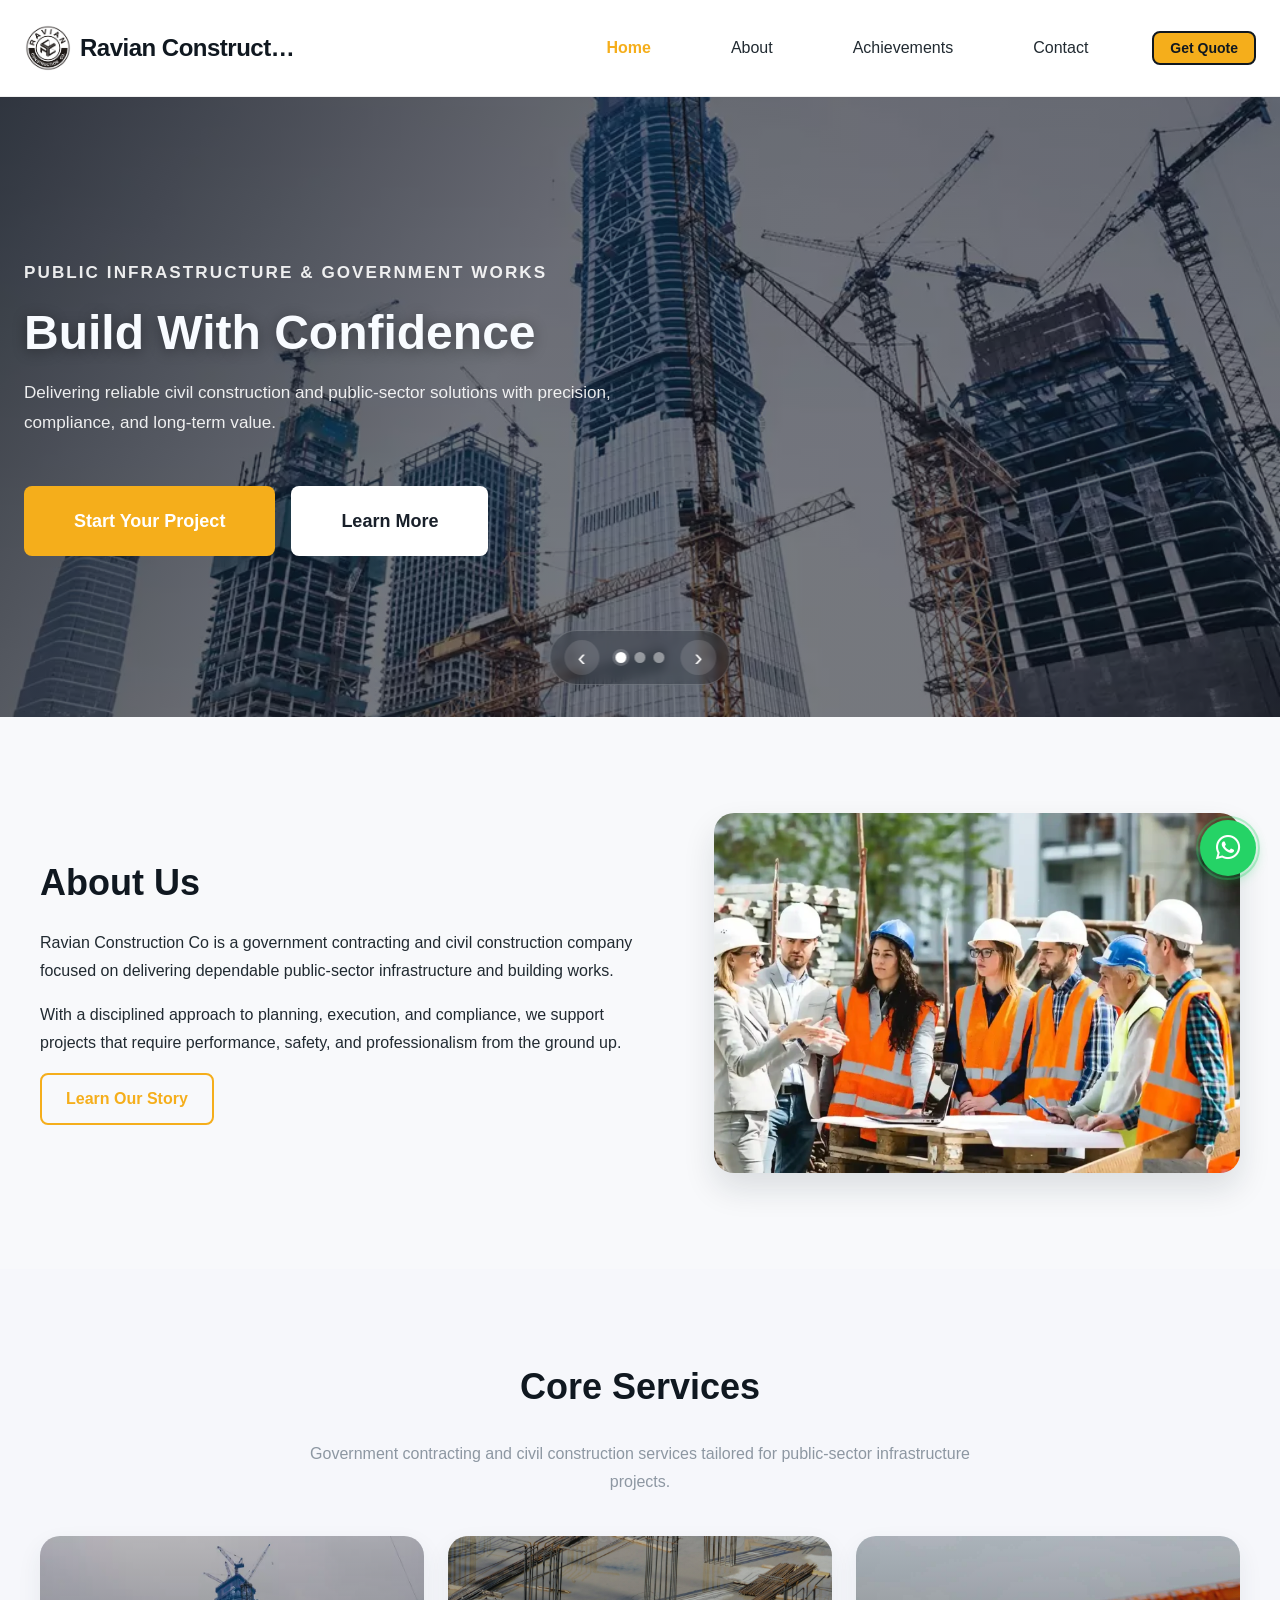
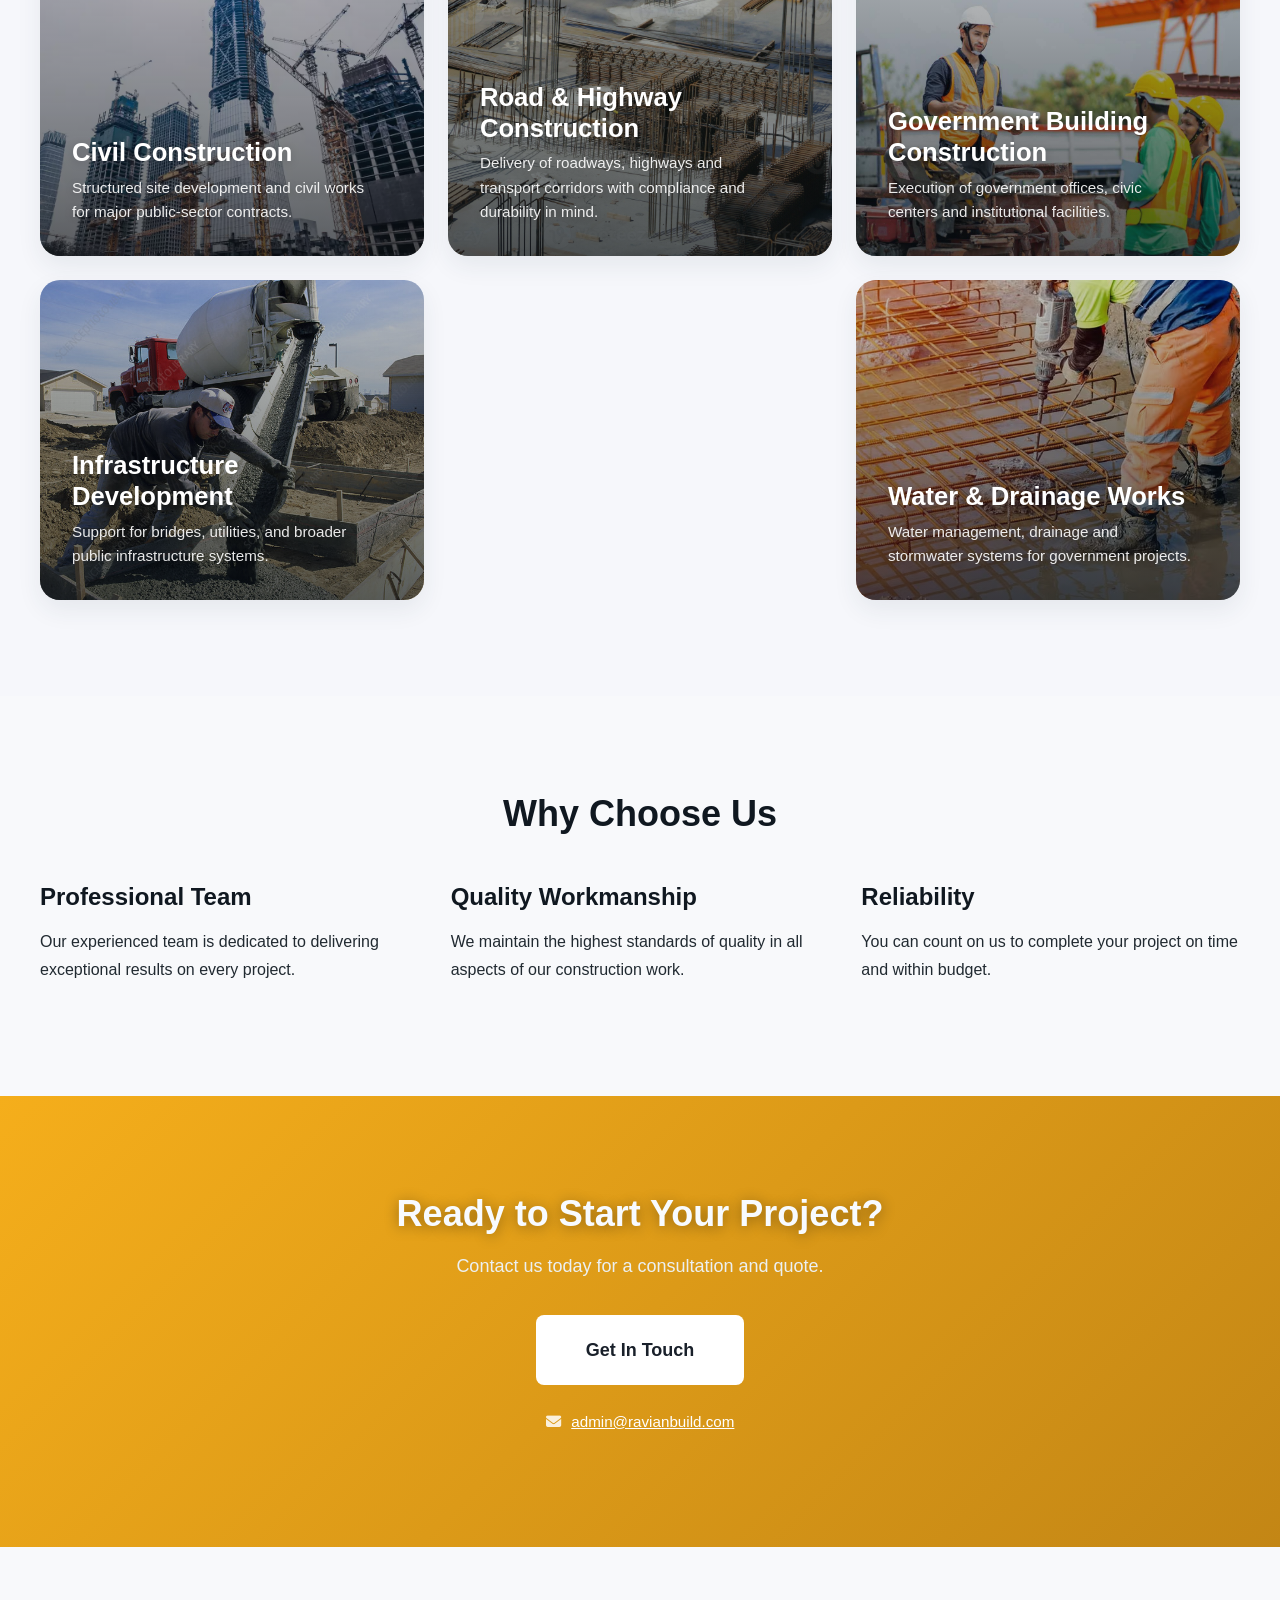
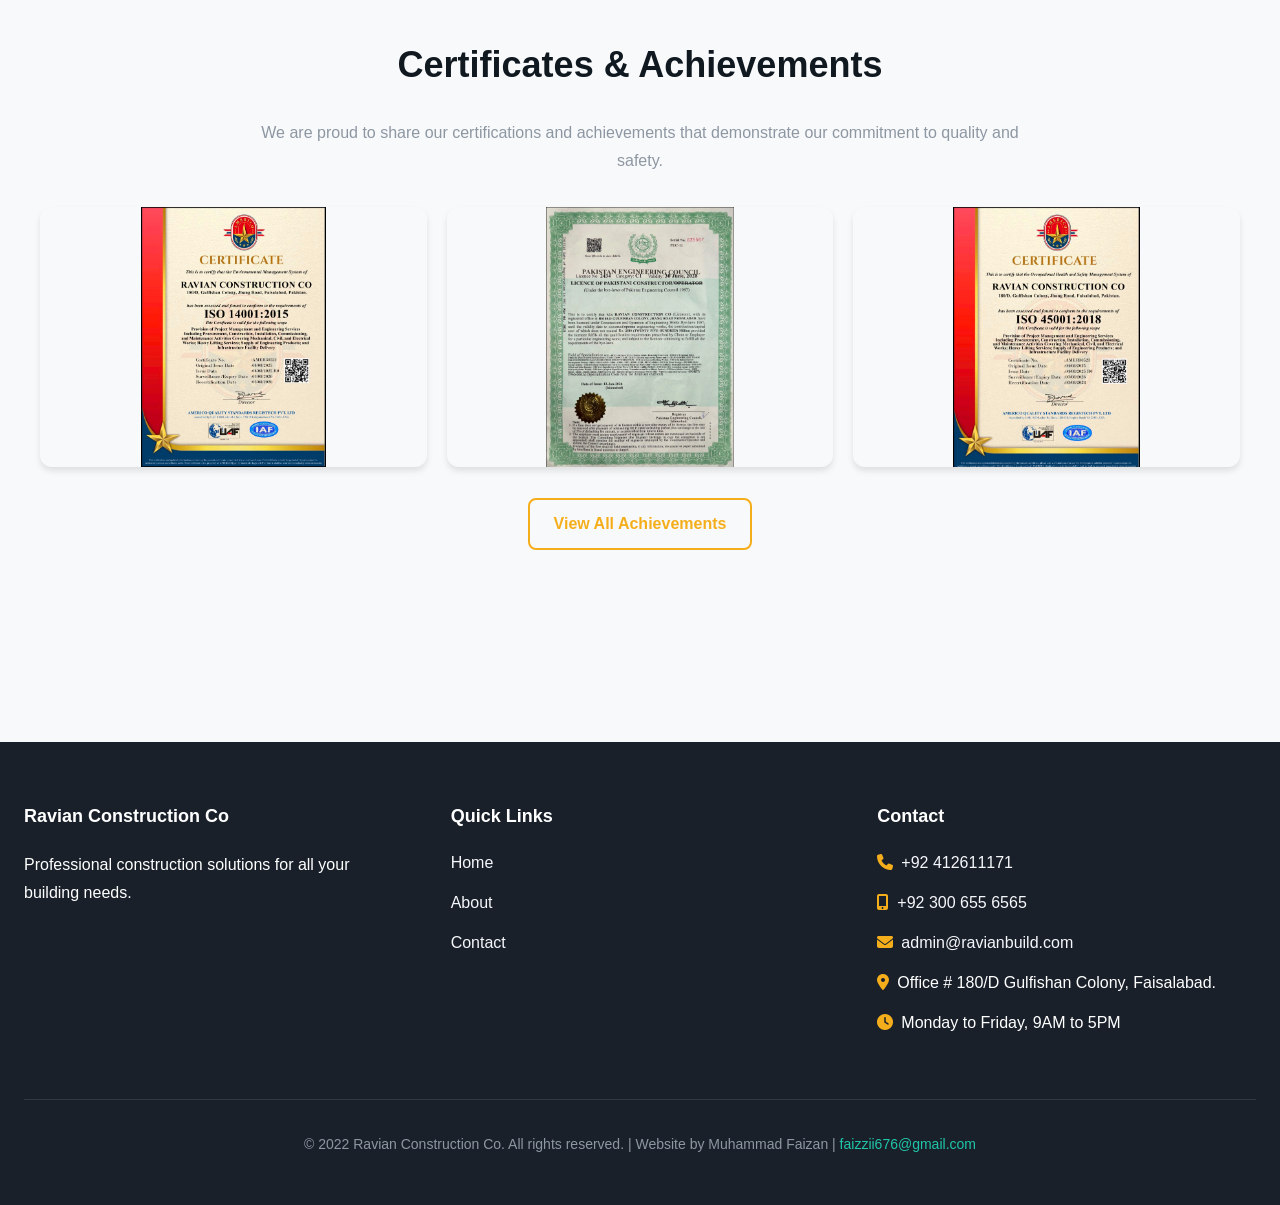
==== commit 43313d7a: "one final touch" ====
--- a/index.html
+++ b/index.html
@@ -24,7 +24,7 @@
     <div class="header-content">
       <a href="index.html" class="logo">
         <img src="assets/images/logo.jpeg" alt="Ravian Construction Co logo" class="logo-img">
-        <span class="logo-text">Ravian Construction Co</span>
+        <span class="logo-text" style="display:inline-block !important;visibility:visible !important;opacity:1 !important;">Ravian Construction Co</span>
       </a>
 
       <button class="nav-toggle" aria-label="Toggle navigation menu">
--- a/css/style.css
+++ b/css/style.css
@@ -130,13 +130,23 @@
   color: var(--primary-color);
   text-decoration: none;
   display: flex;
-   flex-direction: row;
-   align-items: center;
-   gap: var(--space-sm);
- }
+  flex-direction: row;
+  align-items: center;
+  gap: var(--space-sm);
+  flex: 1 1 auto;
+  min-width: 0;
+  overflow: hidden;
+}
 
 .logo-text {
+  display: inline-block;
+  white-space: nowrap;
+  overflow: hidden;
+  text-overflow: ellipsis;
   letter-spacing: -0.5px;
+  max-width: 220px;
+  min-width: 50px;
+  vertical-align: middle;
 }
 
 /* Logo image in navbar */
@@ -148,7 +158,6 @@
 
 @media (max-width: 576px) {
   .logo-img { height: 36px; }
-  .logo-text { display: none; }
 }
 
 nav {
@@ -967,4 +976,91 @@
     bottom: 1rem;
     right: 1rem;
   }
+}
+
+
+/* ========== MOBILE LOGO TEXT BULLETPROOF FIX ========== */
+
+.logo-text {
+  display: inline-block !important;
+  visibility: visible !important;
+  opacity: 1 !important;
+  white-space: nowrap;
+  overflow: hidden;
+  text-overflow: ellipsis;
+  max-width: 220px;
+  min-width: 50px;
+  vertical-align: middle;
+}
+
+@media (max-width: 576px) {
+  .logo-text {
+    display: inline-block !important;
+    visibility: visible !important;
+    opacity: 1 !important;
+    max-width: 160px;
+    font-size: 0.95rem;
+  }
+
+  .logo-img {
+    height: 34px !important;
+  }
+}
+
+@media (max-width: 400px) {
+  .logo-text {
+    max-width: 130px;
+    font-size: 0.85rem;
+  }
+
+  .logo-img {
+    height: 30px !important;
+  }
+}
+
+@media (max-width: 340px) {
+  .logo-text {
+    max-width: 110px;
+    font-size: 0.8rem;
+  }
+}
+
+
+/* ========== NUCLEAR LOGO FIX ========== */
+/* This MUST be the LAST rule in the file to win all specificity battles */
+
+header .header-content a.logo span.logo-text {
+  display: inline-block !important;
+  visibility: visible !important;
+  opacity: 1 !important;
+  white-space: nowrap !important;
+  overflow: hidden !important;
+  text-overflow: ellipsis !important;
+  color: var(--primary-color) !important;
+  font-size: inherit !important;
+}
+
+@media (max-width: 576px) {
+  header .header-content a.logo span.logo-text {
+    display: inline-block !important;
+    visibility: visible !important;
+    opacity: 1 !important;
+    max-width: 160px !important;
+    font-size: 0.95rem !important;
+    color: var(--primary-color) !important;
+  }
+}
+
+@media (max-width: 400px) {
+  header .header-content a.logo span.logo-text {
+    max-width: 130px !important;
+    font-size: 0.85rem !important;
+  }
+}
+
+@media (max-width: 340px) {
+  header .header-content a.logo span.logo-text {
+    max-width: 110px !important;
+    font-size: 0.8rem !important;
+  }
 }
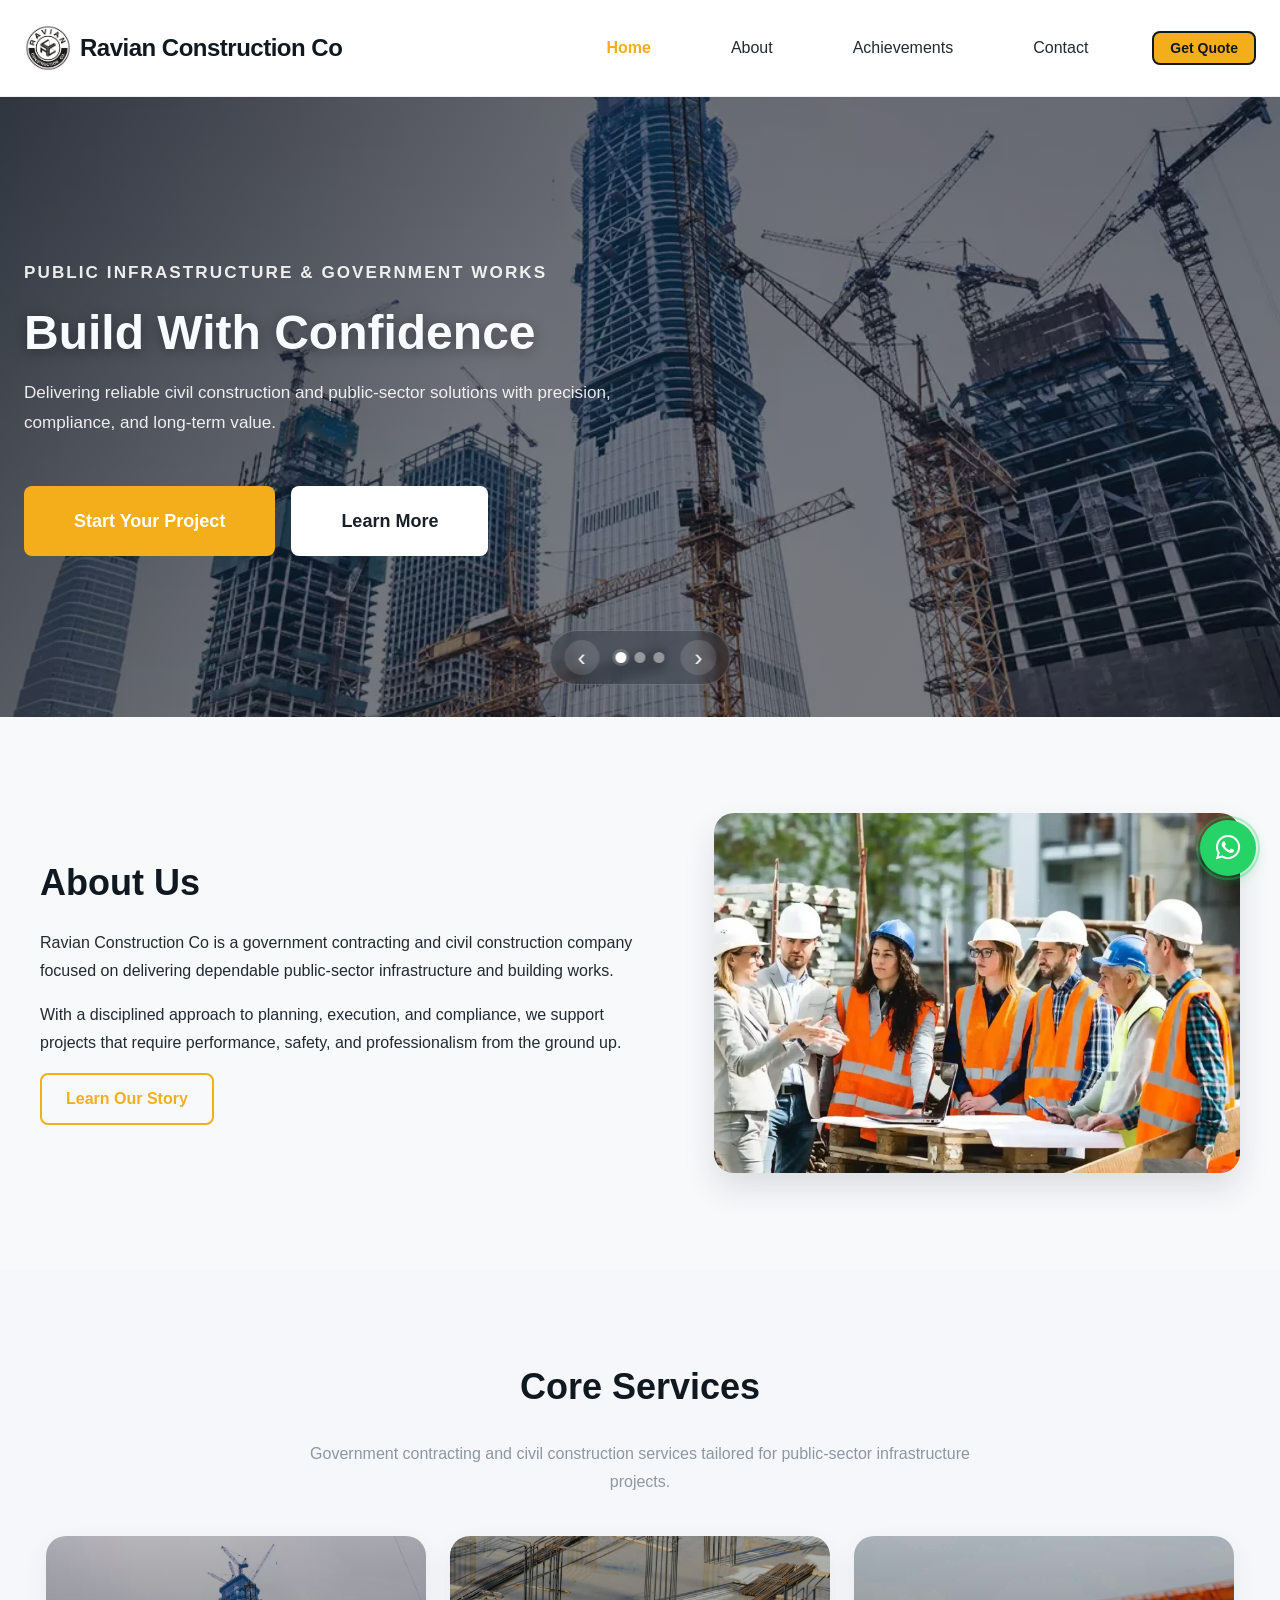
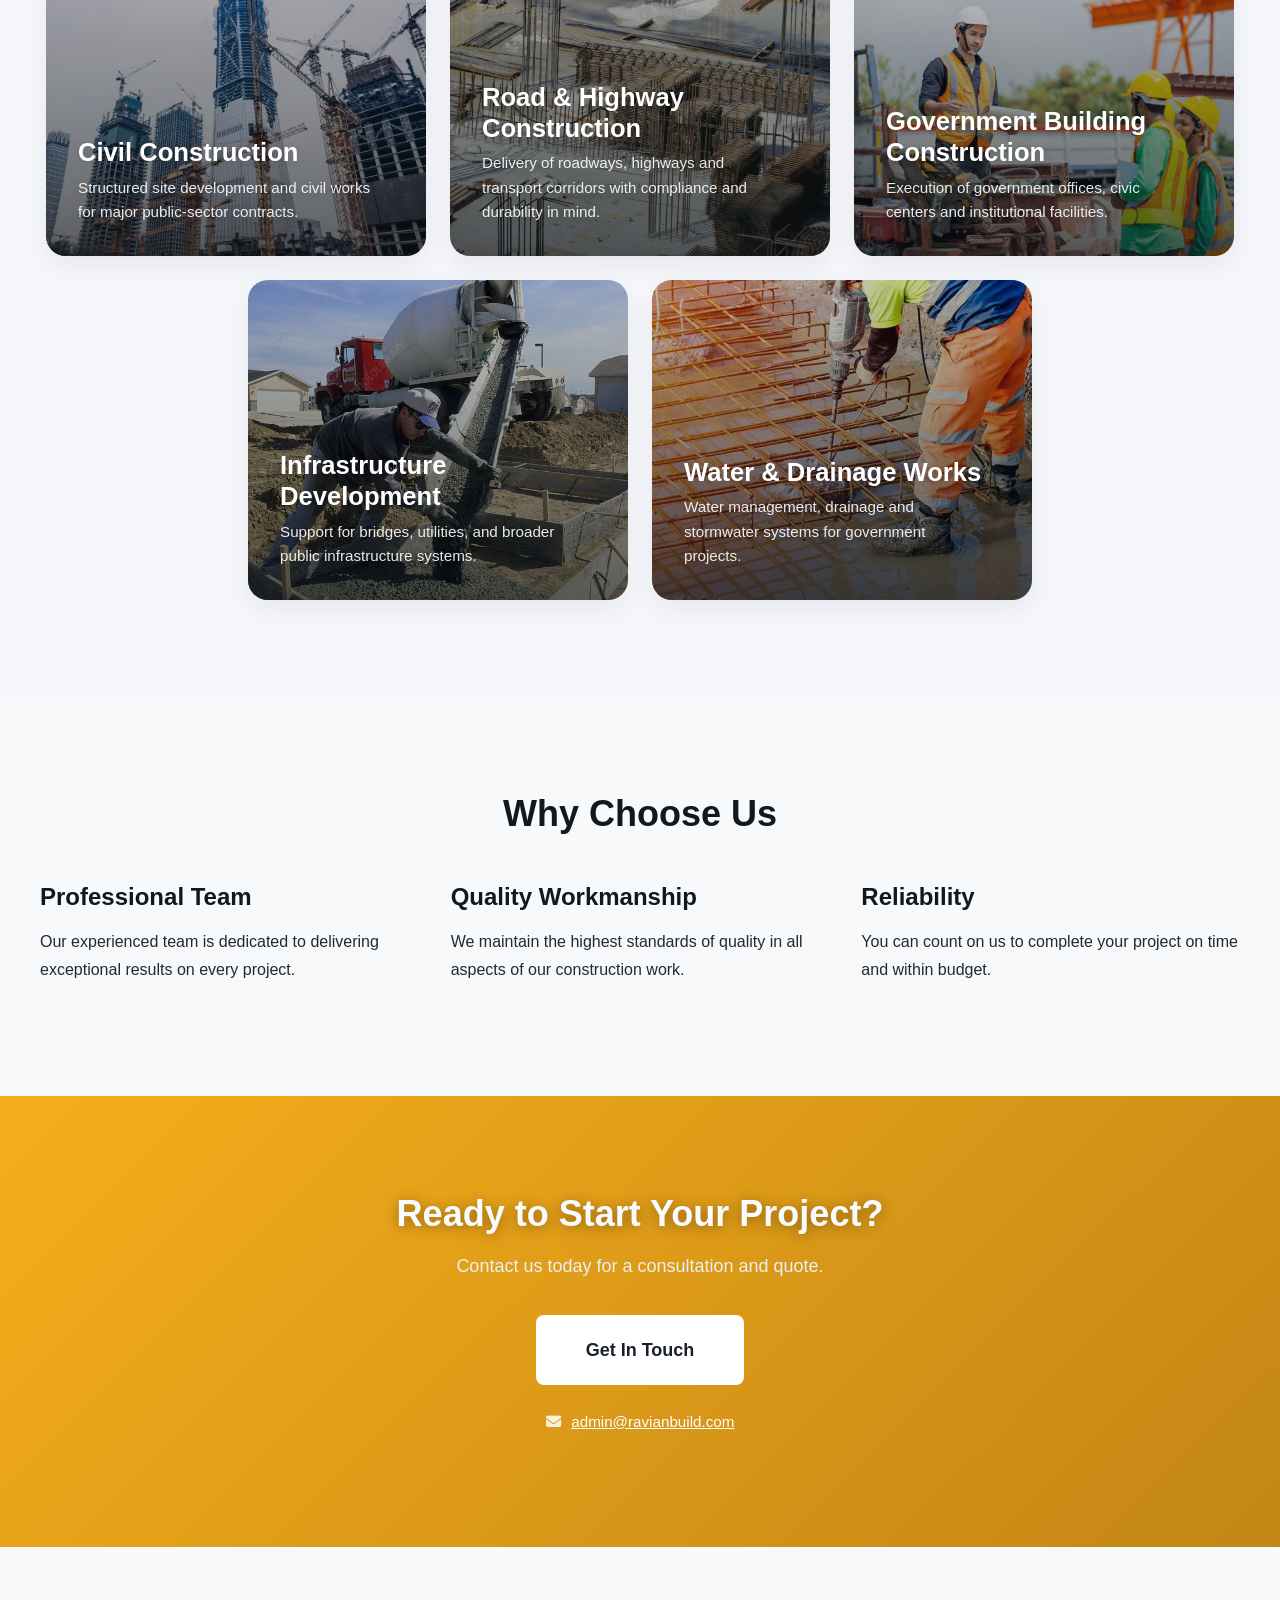
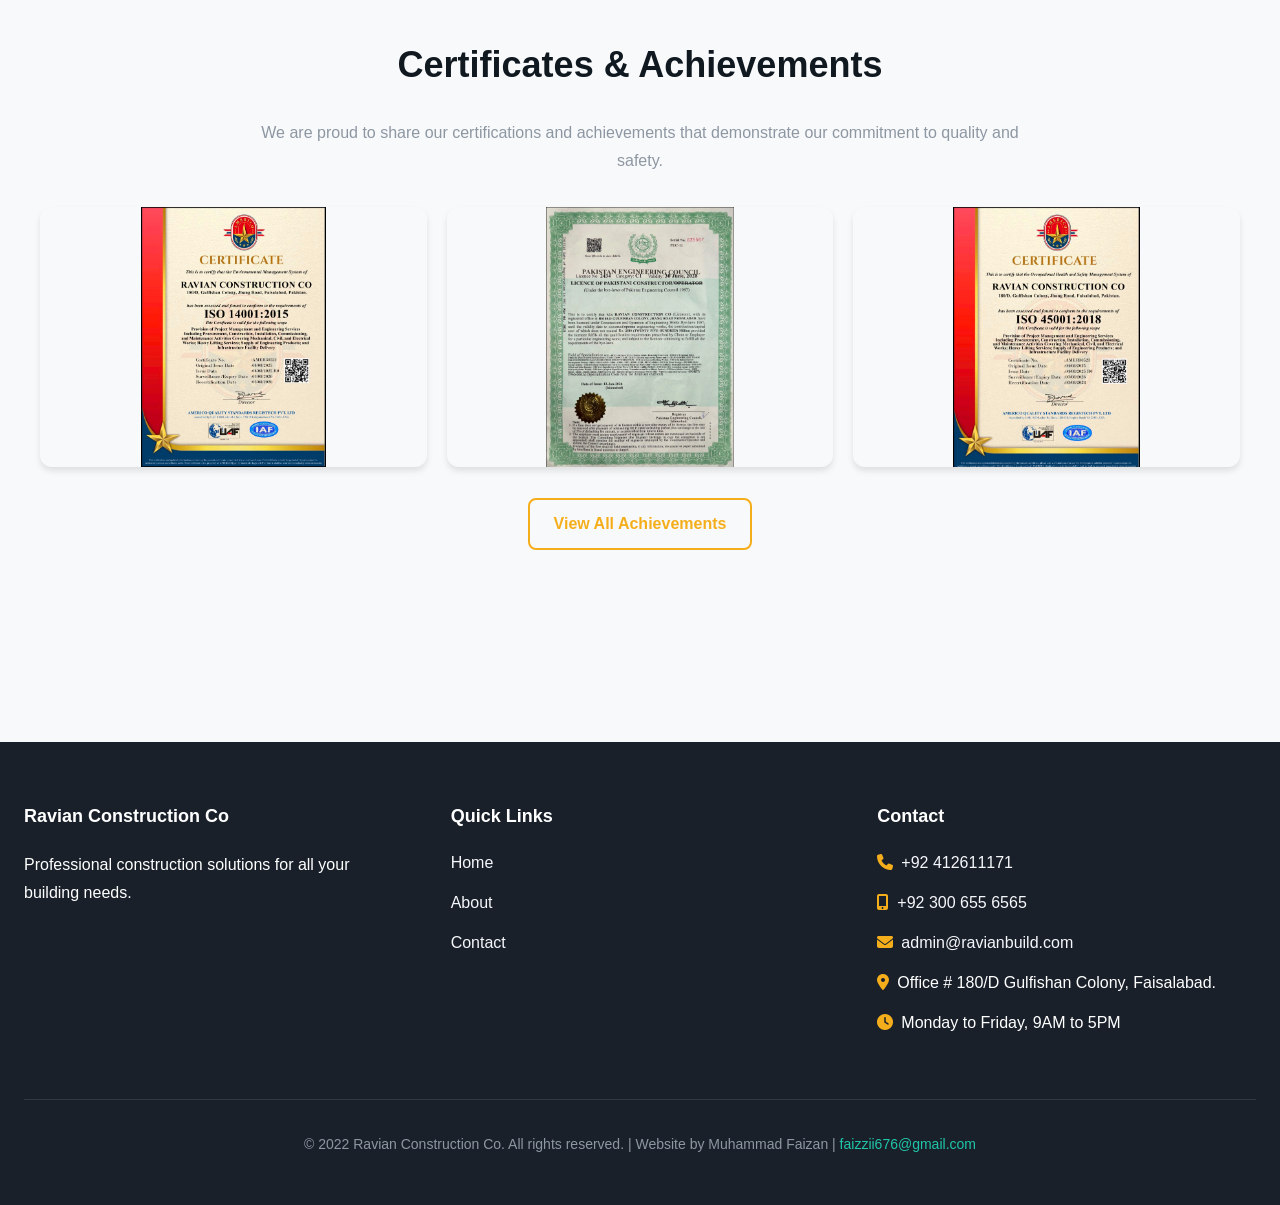
==== commit cb26af84: "2012 to 2013" ====
--- a/index.html
+++ b/index.html
@@ -5,7 +5,10 @@
   <meta name="viewport" content="width=device-width, initial-scale=1.0">
   <meta name="description" content="Professional construction company delivering quality building solutions.">
   <meta name="theme-color" content="#101820">
-
+<link rel="shortcut icon" href="assets/favicon/favicon.ico?v=2" type="image/x-icon">
+<link rel="icon" type="image/png" sizes="32x32" href="assets/favicon/favicon-32x32.png?v=2">
+<link rel="icon" type="image/png" sizes="16x16" href="assets/favicon/favicon-16x16.png?v=2">
+<link rel="apple-touch-icon" sizes="180x180" href="assets/favicon/apple-touch-icon.png?v=2">
   <title>Home | Construction Company</title>
 
   <!-- Stylesheets -->
@@ -24,7 +27,7 @@
     <div class="header-content">
       <a href="index.html" class="logo">
         <img src="assets/images/logo.jpeg" alt="Ravian Construction Co logo" class="logo-img">
-        <span class="logo-text" style="display:inline-block !important;visibility:visible !important;opacity:1 !important;">Ravian Construction Co</span>
+        <span class="logo-text">Ravian Construction Co</span>
       </a>
 
       <button class="nav-toggle" aria-label="Toggle navigation menu">
--- a/css/style.css
+++ b/css/style.css
@@ -133,19 +133,12 @@
   flex-direction: row;
   align-items: center;
   gap: var(--space-sm);
-  flex: 1 1 auto;
-  min-width: 0;
-  overflow: hidden;
 }
 
 .logo-text {
   display: inline-block;
   white-space: nowrap;
-  overflow: hidden;
-  text-overflow: ellipsis;
   letter-spacing: -0.5px;
-  max-width: 220px;
-  min-width: 50px;
   vertical-align: middle;
 }
 
@@ -776,13 +769,20 @@
   .cert-img { height: 320px; }
 }
 
-/* Service grid layout tweak: 3 on top, 2 beneath (large screens)
-   Place 4th in column 1 and 5th in column 3 to visually center the pair */
+/* Desktop: 3 on top, 2 centered below */
 @media (min-width: 992px) {
-  .service-grid { grid-template-columns: repeat(3, 1fr); }
-  .service-card { min-height: 320px; }
-  .service-card:nth-child(4) { grid-column: 1; }
-  .service-card:nth-child(5) { grid-column: 3; }
+  .service-grid {
+    display: flex;
+    flex-wrap: wrap;
+    justify-content: center;
+    gap: var(--space-lg);
+  }
+  .service-card {
+    flex: 0 0 calc(33.333% - 1rem);
+    min-width: 280px;
+    max-width: 380px;
+    min-height: 320px;
+  }
 }
 
 .contact-copy {
@@ -978,89 +978,39 @@
   }
 }
 
-
-/* ========== MOBILE LOGO TEXT BULLETPROOF FIX ========== */
-
-.logo-text {
-  display: inline-block !important;
-  visibility: visible !important;
-  opacity: 1 !important;
-  white-space: nowrap;
-  overflow: hidden;
-  text-overflow: ellipsis;
-  max-width: 220px;
-  min-width: 50px;
-  vertical-align: middle;
+/* ========== MOBILE HEADER & LOGO ========== */
+
+@media (max-width: 768px) {
+  .header-content {
+    position: relative;
+    justify-content: center;
+    padding-right: 3rem;
+  }
+
+  .logo {
+    justify-content: center;
+    margin: 0 auto;
+  }
+
+  .nav-toggle {
+    position: absolute;
+    right: 0;
+    top: 50%;
+    transform: translateY(-50%);
+  }
 }
 
 @media (max-width: 576px) {
   .logo-text {
-    display: inline-block !important;
-    visibility: visible !important;
-    opacity: 1 !important;
-    max-width: 160px;
-    font-size: 0.95rem;
-  }
-
-  .logo-img {
-    height: 34px !important;
+    font-size: 1rem;
   }
 }
 
 @media (max-width: 400px) {
   .logo-text {
-    max-width: 130px;
-    font-size: 0.85rem;
-  }
-
-  .logo-img {
-    height: 30px !important;
-  }
-}
-
-@media (max-width: 340px) {
-  .logo-text {
-    max-width: 110px;
-    font-size: 0.8rem;
-  }
-}
-
-
-/* ========== NUCLEAR LOGO FIX ========== */
-/* This MUST be the LAST rule in the file to win all specificity battles */
-
-header .header-content a.logo span.logo-text {
-  display: inline-block !important;
-  visibility: visible !important;
-  opacity: 1 !important;
-  white-space: nowrap !important;
-  overflow: hidden !important;
-  text-overflow: ellipsis !important;
-  color: var(--primary-color) !important;
-  font-size: inherit !important;
-}
-
-@media (max-width: 576px) {
-  header .header-content a.logo span.logo-text {
-    display: inline-block !important;
-    visibility: visible !important;
-    opacity: 1 !important;
-    max-width: 160px !important;
-    font-size: 0.95rem !important;
-    color: var(--primary-color) !important;
-  }
-}
-
-@media (max-width: 400px) {
-  header .header-content a.logo span.logo-text {
-    max-width: 130px !important;
-    font-size: 0.85rem !important;
-  }
-}
-
-@media (max-width: 340px) {
-  header .header-content a.logo span.logo-text {
-    max-width: 110px !important;
-    font-size: 0.8rem !important;
+    font-size: 0.9rem;
+  }
+  .header-content {
+    padding-right: 2.5rem;
   }
 }
--- a/css/responsive.css
+++ b/css/responsive.css
@@ -224,6 +224,106 @@
   }
 }
 
+/* ========== TABLET LANDSCAPE / SMALL LAPTOP (769px - 991px) ========== */
+
+@media (min-width: 769px) and (max-width: 991px) {
+  :root {
+    font-size: 15px;
+  }
+
+  /* Navigation: keep horizontal but tighter */
+  .header-content {
+    flex-wrap: nowrap;
+  }
+
+  .logo {
+    font-size: 1.25rem;
+  }
+
+  .logo-text {
+    font-size: 1.1rem;
+  }
+
+  .logo-img {
+    height: 40px;
+  }
+
+  nav ul {
+    gap: 1rem;
+  }
+
+  nav a {
+    padding: 0.4rem 0.6rem;
+    font-size: 0.9rem;
+  }
+
+  nav a.nav-cta {
+    padding: 0.4rem 0.8rem;
+    font-size: 0.85rem;
+  }
+
+  /* Service cards: 2 columns */
+  .service-grid {
+    grid-template-columns: repeat(2, 1fr);
+  }
+
+  .service-card {
+    min-height: 280px;
+  }
+
+  /* Intro & contact: stack vertically */
+  .intro-layout,
+  .contact-overview {
+    grid-template-columns: 1fr;
+    gap: 2rem;
+  }
+
+  /* Why choose us: 2 columns */
+  .row {
+    flex-direction: row;
+  }
+
+  .col {
+    flex: 1 0 50%;
+    padding: var(--space-md);
+  }
+
+  .col:last-child {
+    flex: 1 0 100%;
+    margin-top: var(--space-md);
+  }
+
+  /* Footer: 2 columns */
+  .footer-content {
+    grid-template-columns: repeat(2, 1fr);
+  }
+
+  /* Hero */
+  .hero-slider {
+    min-height: 520px;
+  }
+
+  .hero-content {
+    min-height: 520px;
+    padding-top: 4rem;
+    padding-bottom: 4rem;
+  }
+
+  .hero-content h1,
+  .hero-content h2 {
+    font-size: 2.6rem;
+  }
+
+  /* Certificates */
+  .cert-grid {
+    grid-template-columns: repeat(3, 1fr);
+  }
+
+  .cert-img {
+    height: 220px;
+  }
+}
+
 /* ========== DESKTOP ENHANCEMENTS (992px and up) ========== */
 
 @media (min-width: 992px) {
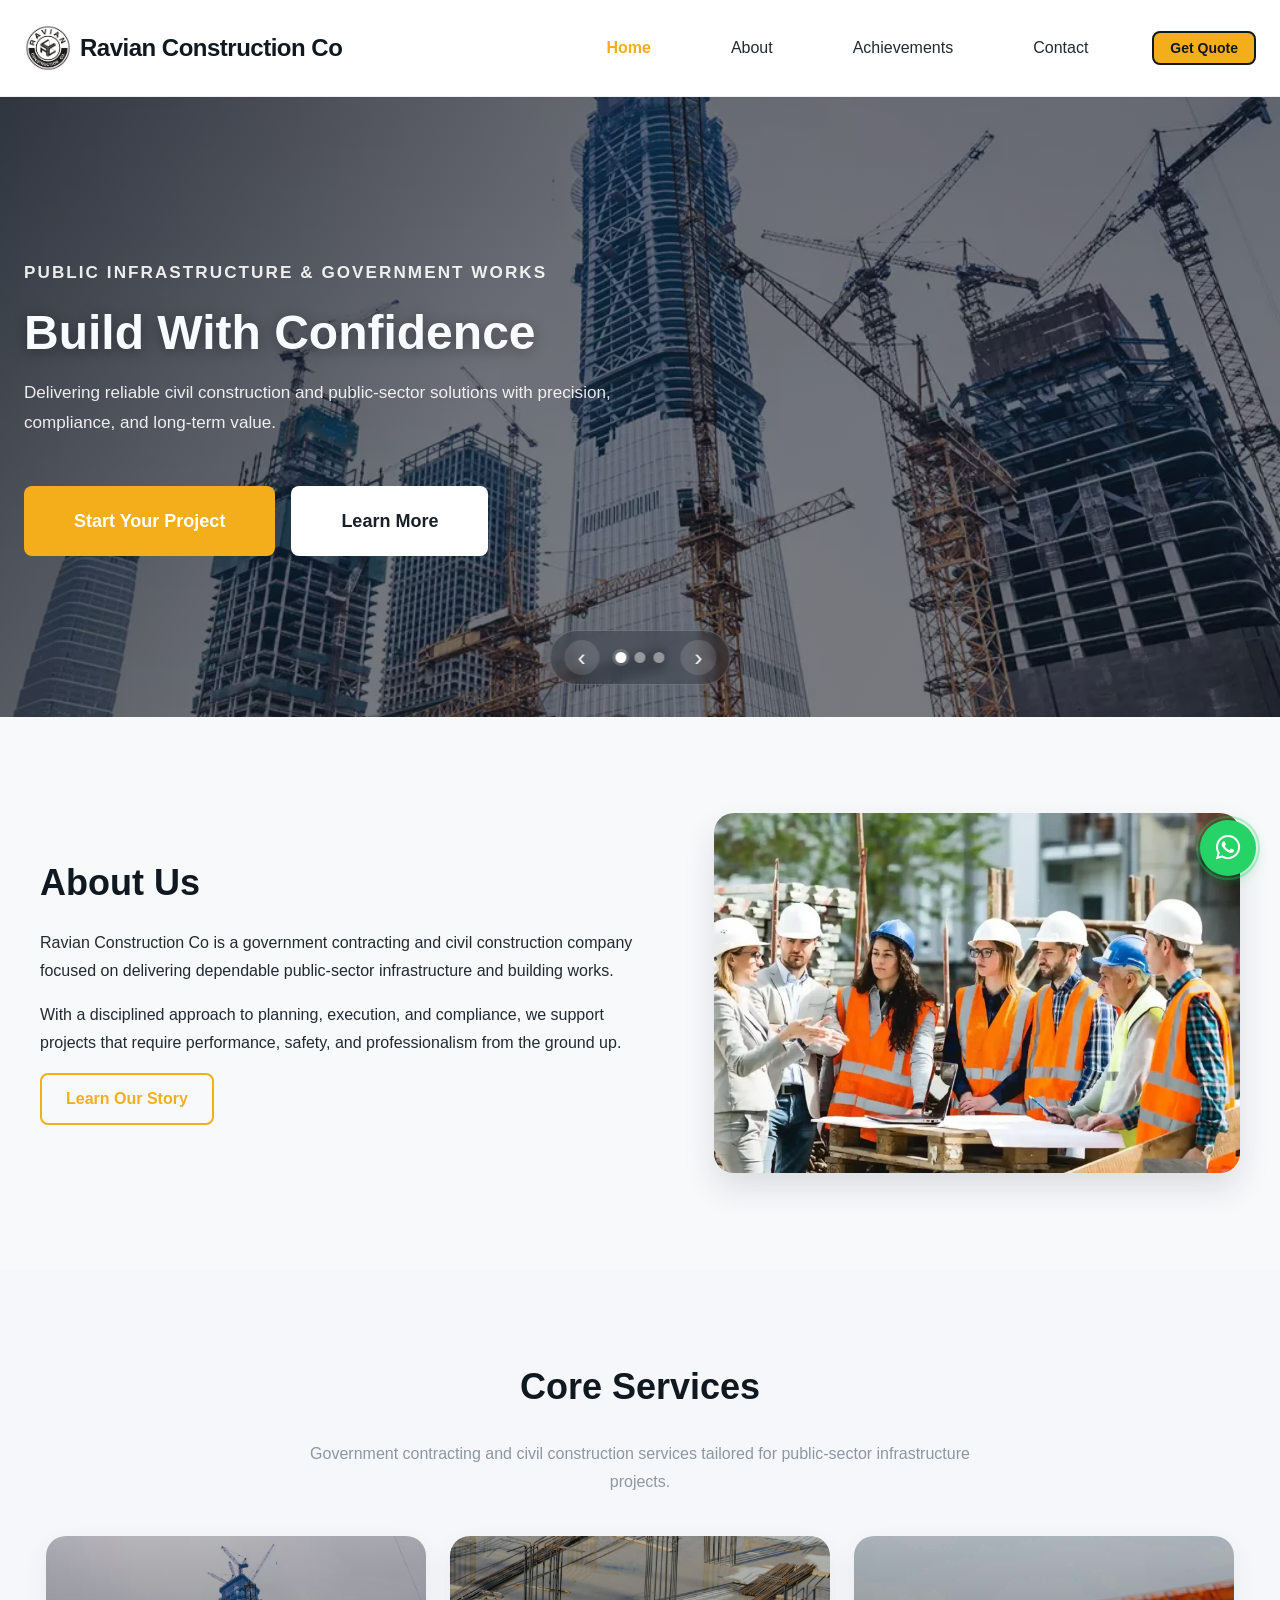
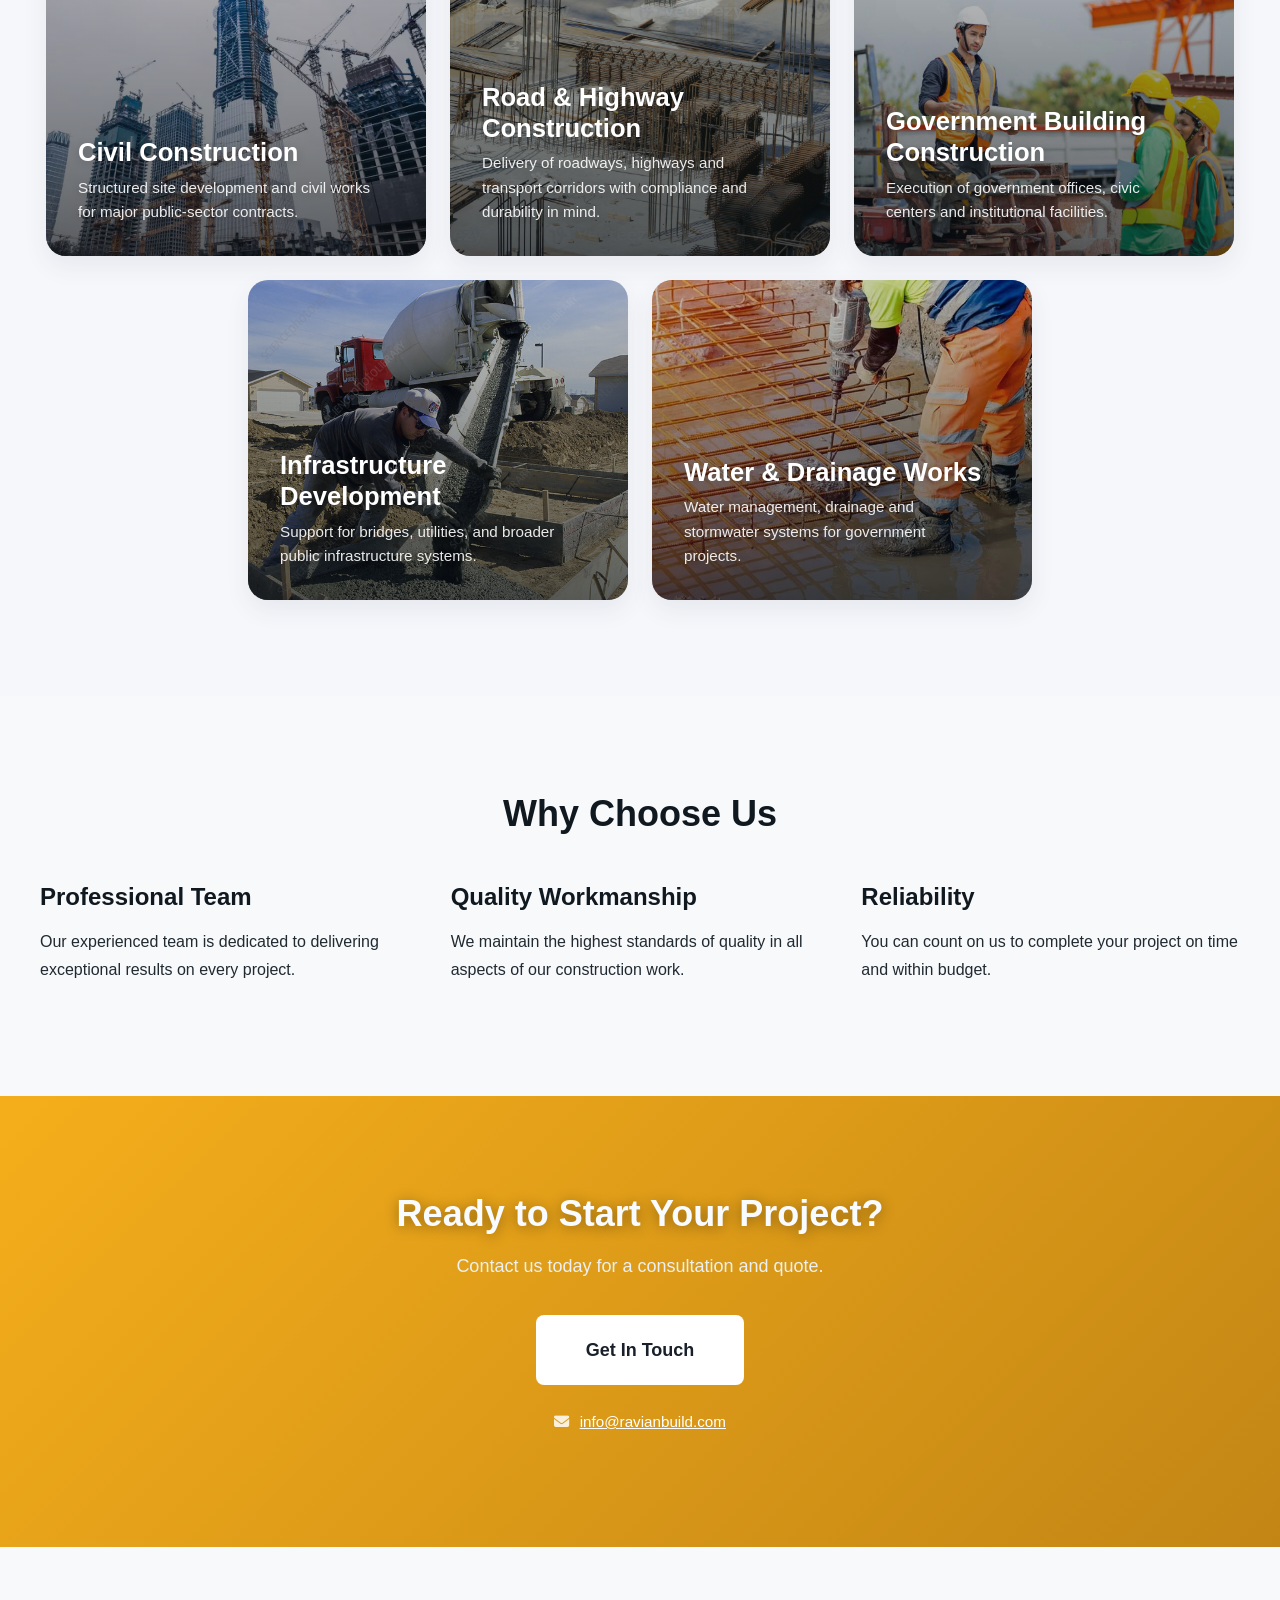
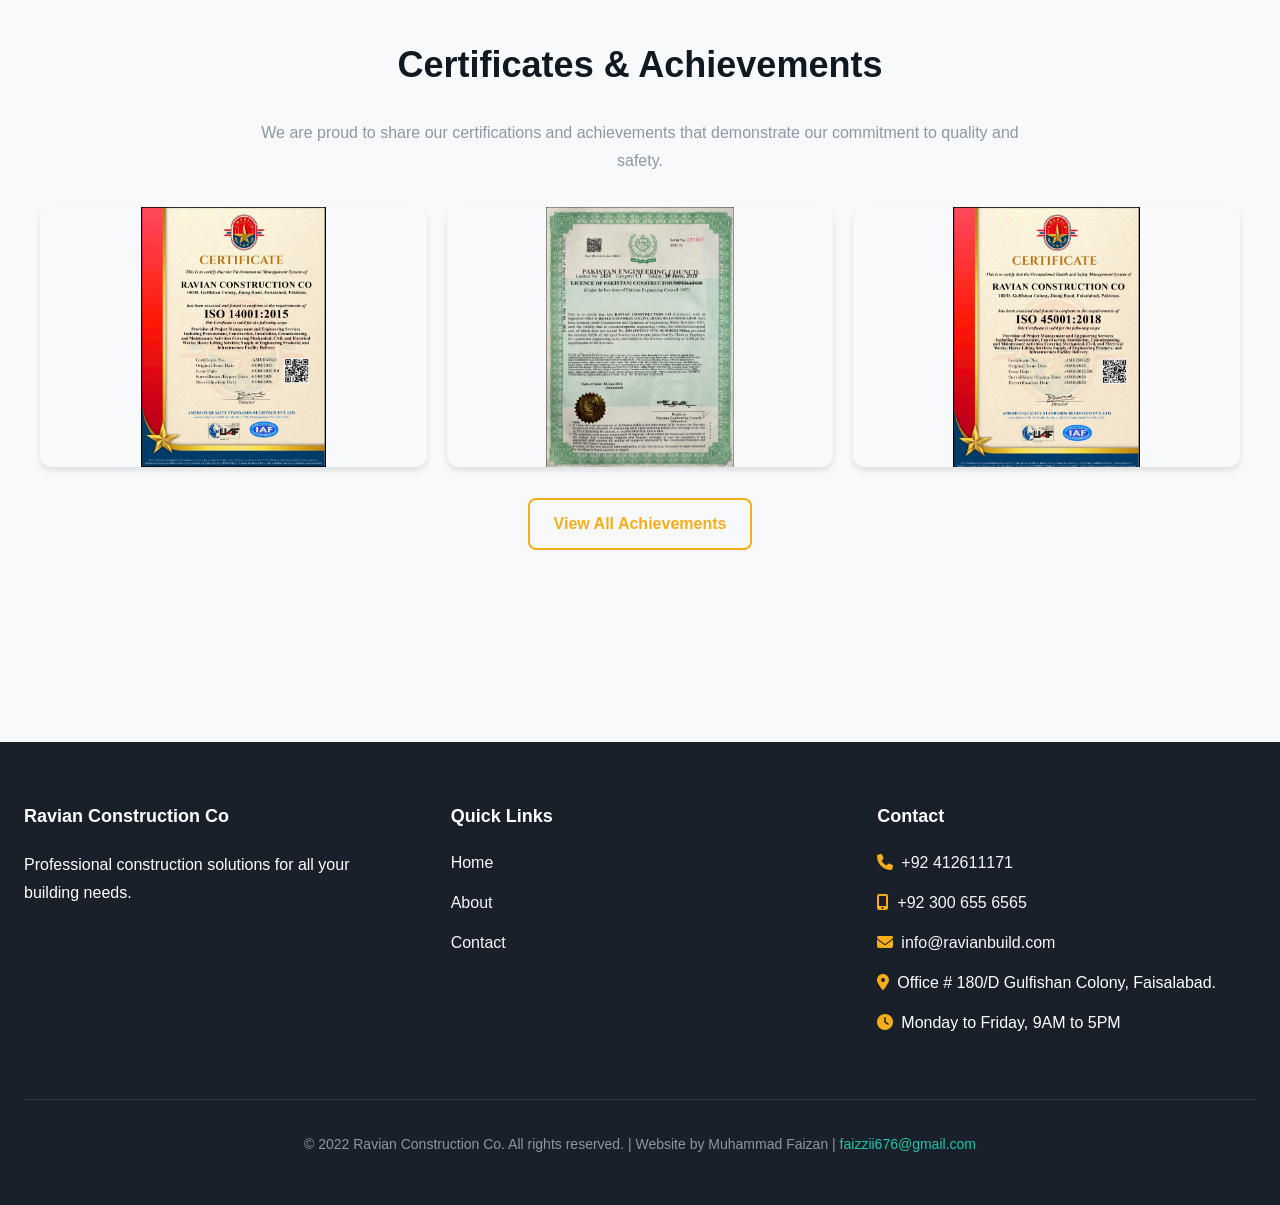
==== commit 3bd0c033: "Updated email" ====
--- a/index.html
+++ b/index.html
@@ -204,7 +204,7 @@
       <a href="pages/contact.html" class="btn btn-white btn-lg">Get In Touch</a>
       <p style="margin-top: 1.5rem; font-size: 0.95rem; color: rgba(255,255,255,0.85);">
         <i class="fas fa-envelope" style="margin-right: 0.4rem;"></i>
-        <a href="mailto:admin@ravianbuild.com" style="color: #fff; text-decoration: underline;">admin@ravianbuild.com</a>
+        <a href="mailto:info@ravianbuild.com" style="color: #fff; text-decoration: underline;">info@ravianbuild.com</a>
       </p>
     </div>
   </section>
@@ -258,7 +258,7 @@
         <ul>
           <li><i class="fas fa-phone" style="color: var(--secondary-color); margin-right: 0.5rem;"></i><a href="tel:+92412611171">+92 412611171</a></li>
           <li><i class="fas fa-mobile-alt" style="color: var(--secondary-color); margin-right: 0.5rem;"></i><a href="tel:+923006556565">+92 300 655 6565</a></li>
-          <li><i class="fas fa-envelope" style="color: var(--secondary-color); margin-right: 0.5rem;"></i><a href="mailto:admin@ravianbuild.com">admin@ravianbuild.com</a></li>
+          <li><i class="fas fa-envelope" style="color: var(--secondary-color); margin-right: 0.5rem;"></i><a href="mailto:info@ravianbuild.com">info@ravianbuild.com</a></li>
           <li><i class="fas fa-map-marker-alt" style="color: var(--secondary-color); margin-right: 0.5rem;"></i>Office # 180/D Gulfishan Colony, Faisalabad.</li>
           <li><i class="fas fa-clock" style="color: var(--secondary-color); margin-right: 0.5rem;"></i>Monday to Friday, 9AM to 5PM</li>
         </ul>
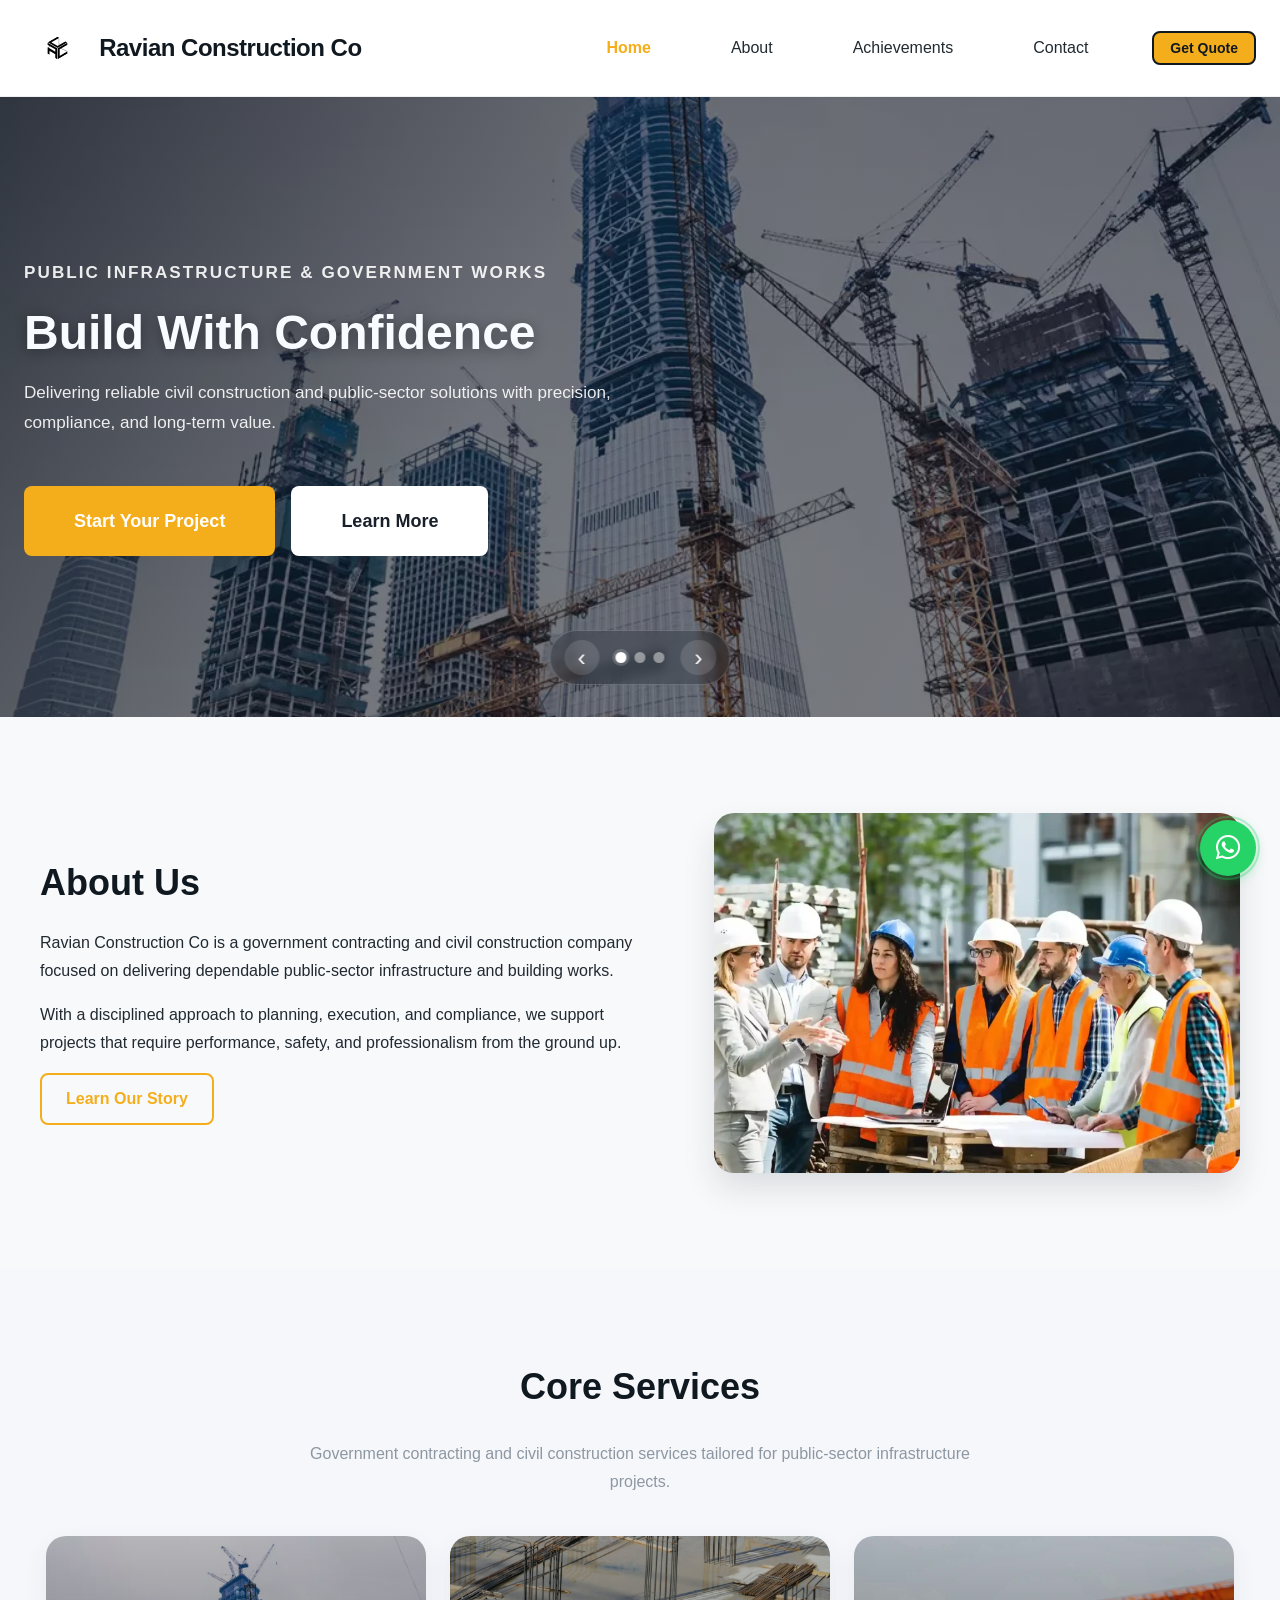
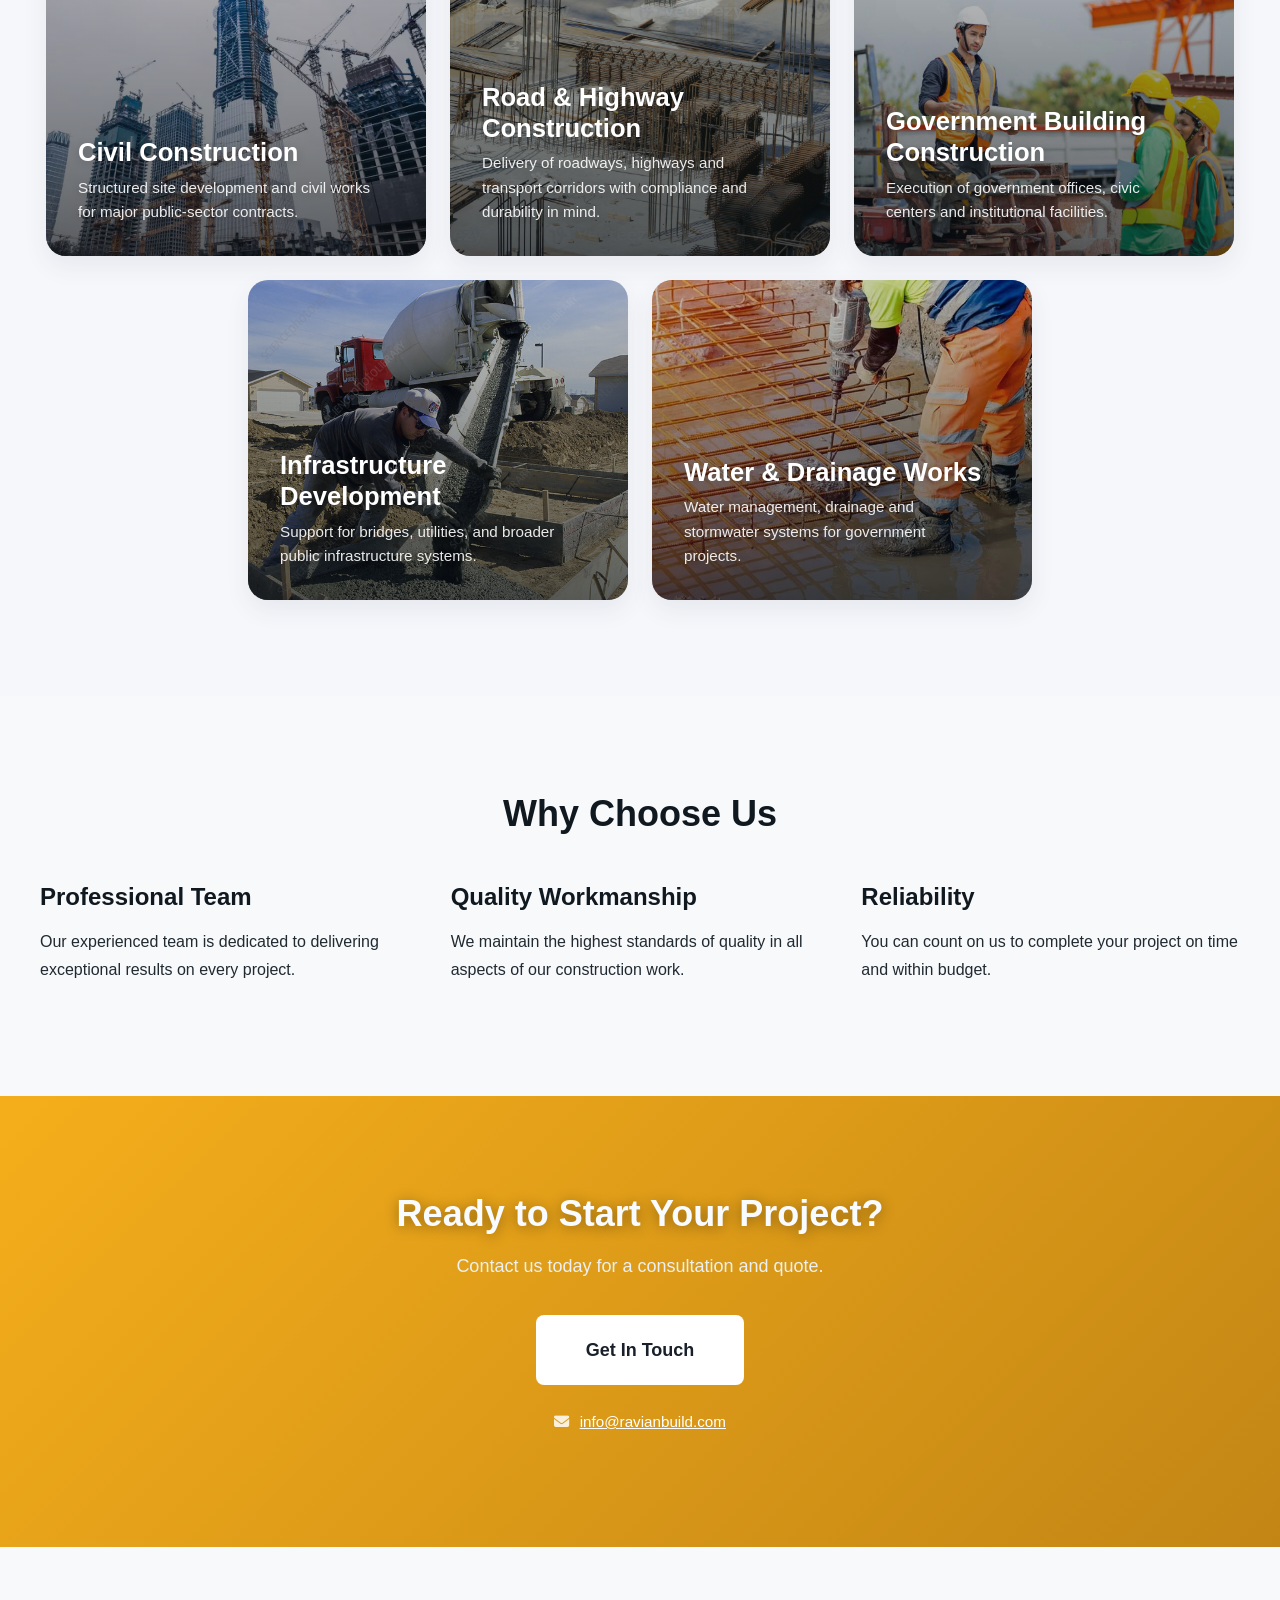
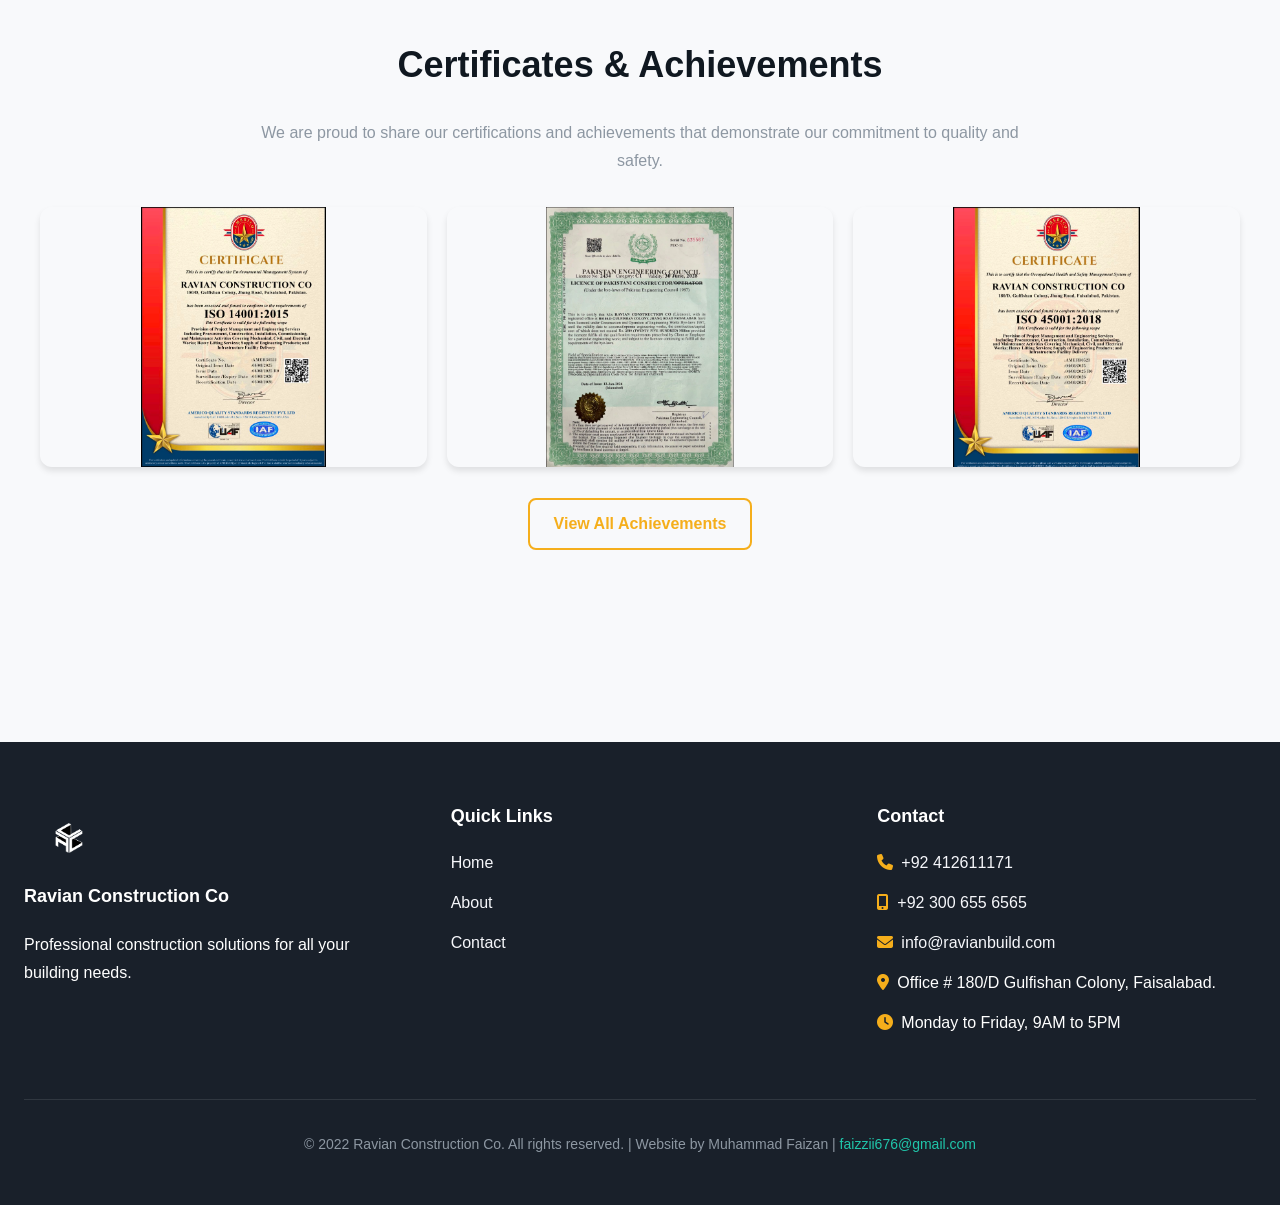
==== commit 0e6e11b0: "Updated website" ====
--- a/index.html
+++ b/index.html
@@ -26,7 +26,7 @@
   <div class="container">
     <div class="header-content">
       <a href="index.html" class="logo">
-        <img src="assets/images/logo.jpeg" alt="Ravian Construction Co logo" class="logo-img">
+        <img src="assets/images/rav1.png" alt="Ravian Construction Co logo" class="logo-img">
         <span class="logo-text">Ravian Construction Co</span>
       </a>
 
@@ -242,6 +242,7 @@
   <div class="container">
     <div class="footer-content">
       <div class="footer-section">
+        <img src="assets/images/rav2.png" alt="Ravian Construction Co logo" class="footer-logo">
         <h3>Ravian Construction Co</h3>
         <p>Professional construction solutions for all your building needs.</p>
       </div>
--- a/css/style.css
+++ b/css/style.css
@@ -498,6 +498,13 @@
   margin-bottom: var(--space-lg);
 }
 
+.footer-logo {
+  height: 64px;
+  width: auto;
+  display: block;
+  margin-bottom: var(--space-md);
+}
+
 .footer-section ul {
   list-style: none;
 }
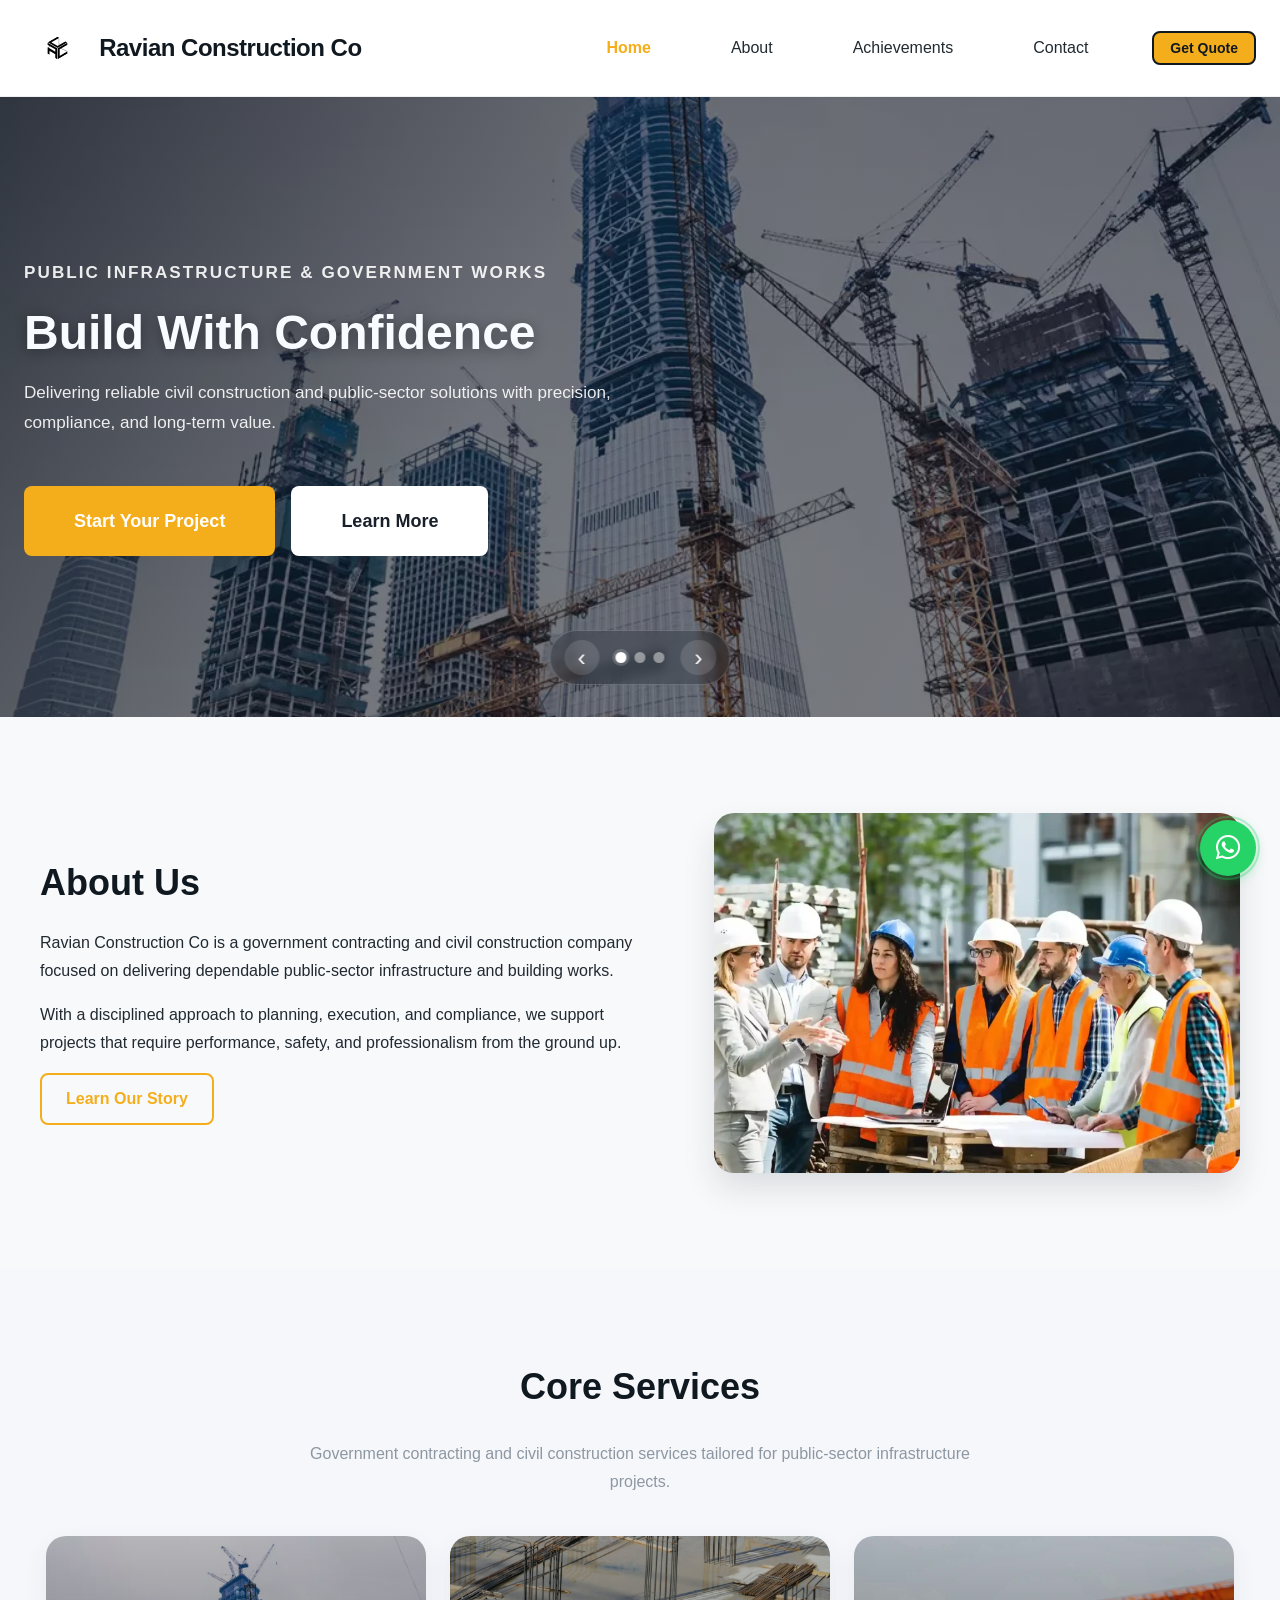
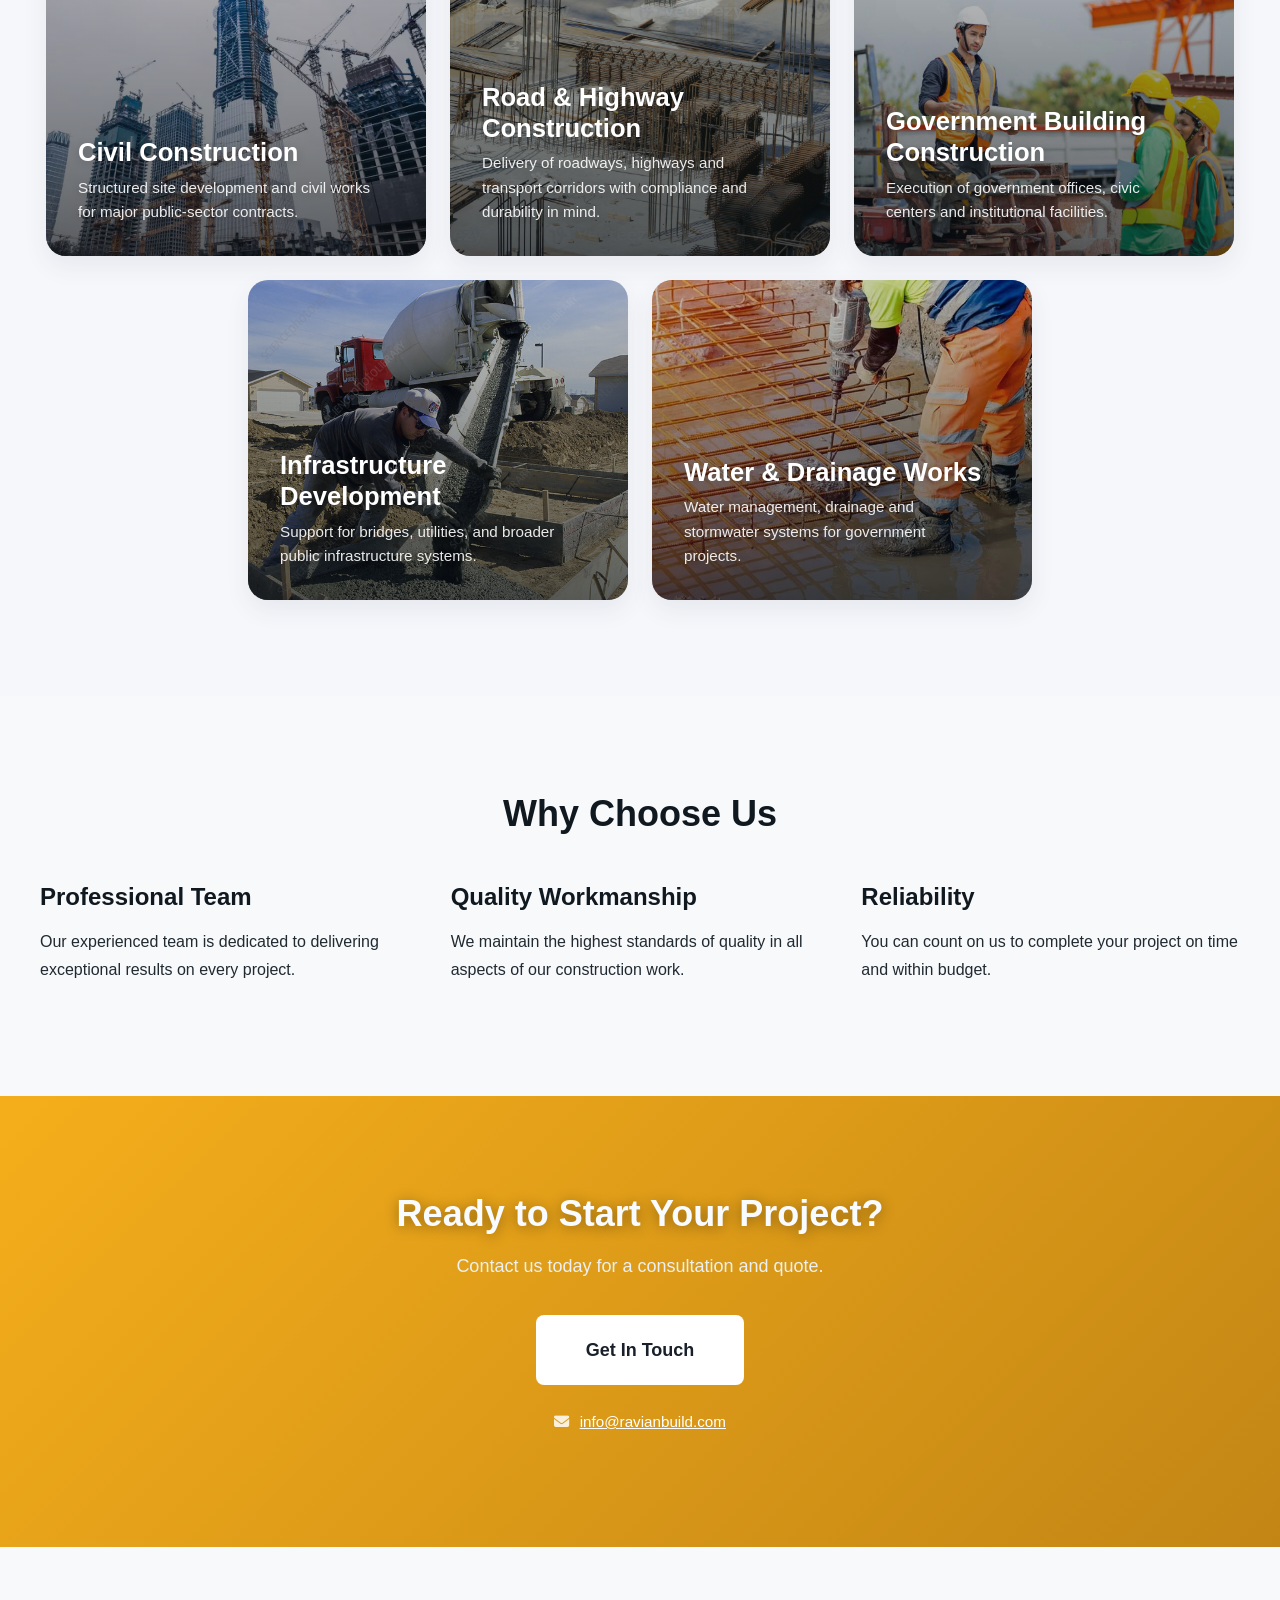
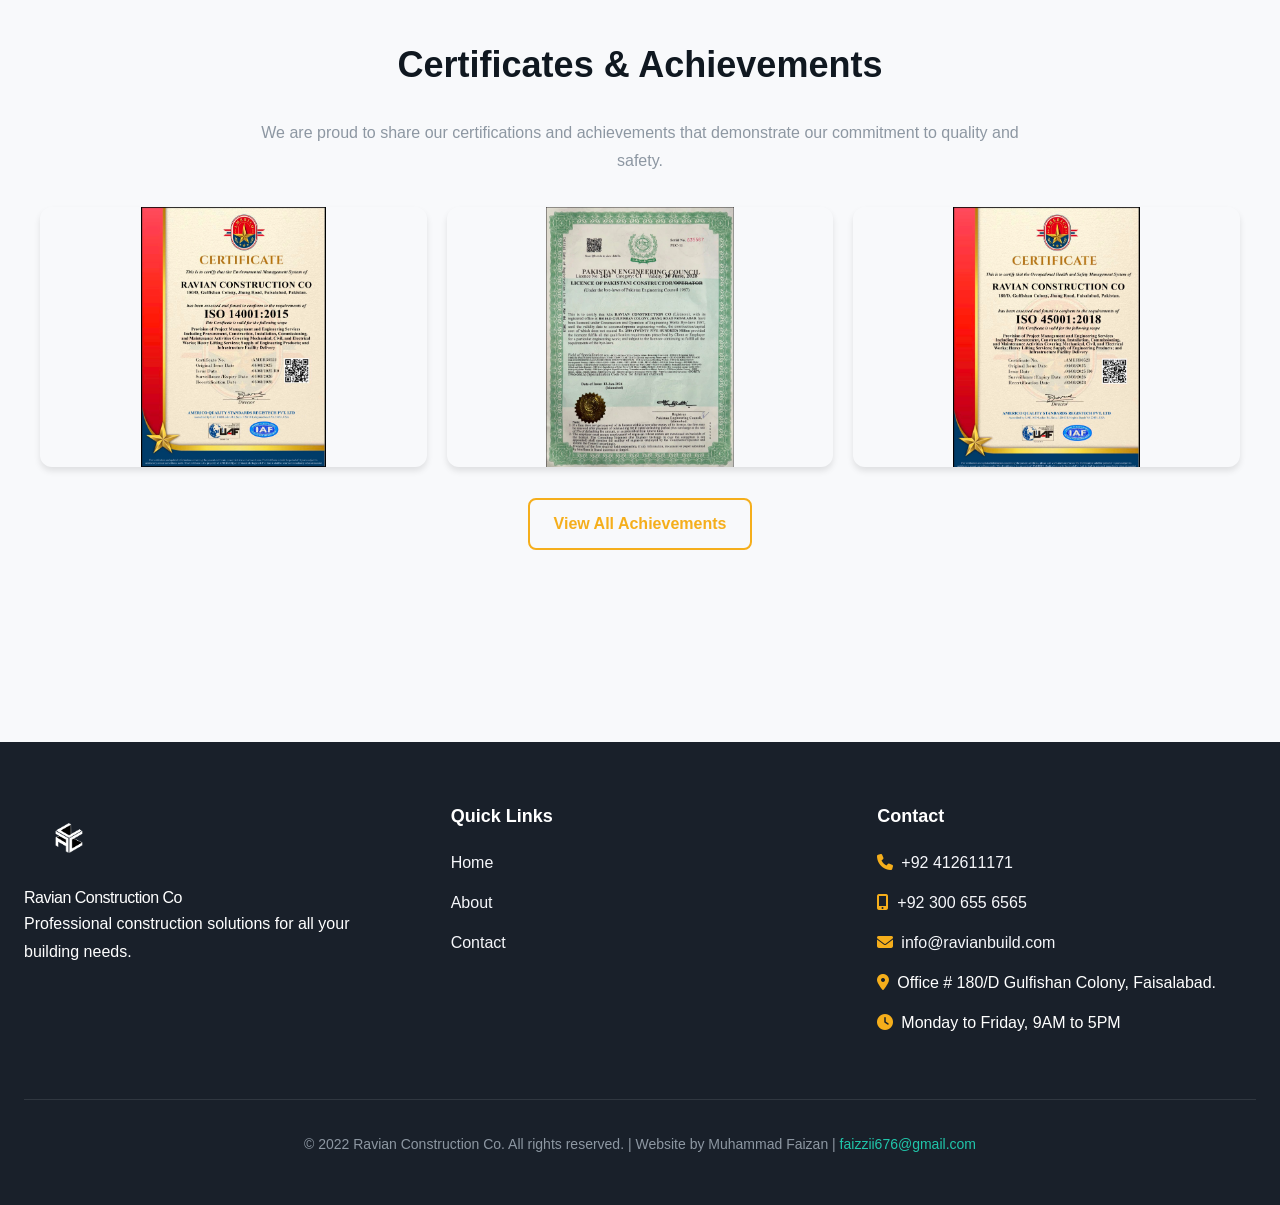
==== commit 43ac9d3d: "update" ====
--- a/index.html
+++ b/index.html
@@ -243,7 +243,7 @@
     <div class="footer-content">
       <div class="footer-section">
         <img src="assets/images/rav2.png" alt="Ravian Construction Co logo" class="footer-logo">
-        <h3>Ravian Construction Co</h3>
+        <span class="logo-text">Ravian Construction Co</span>
         <p>Professional construction solutions for all your building needs.</p>
       </div>
       <div class="footer-section">
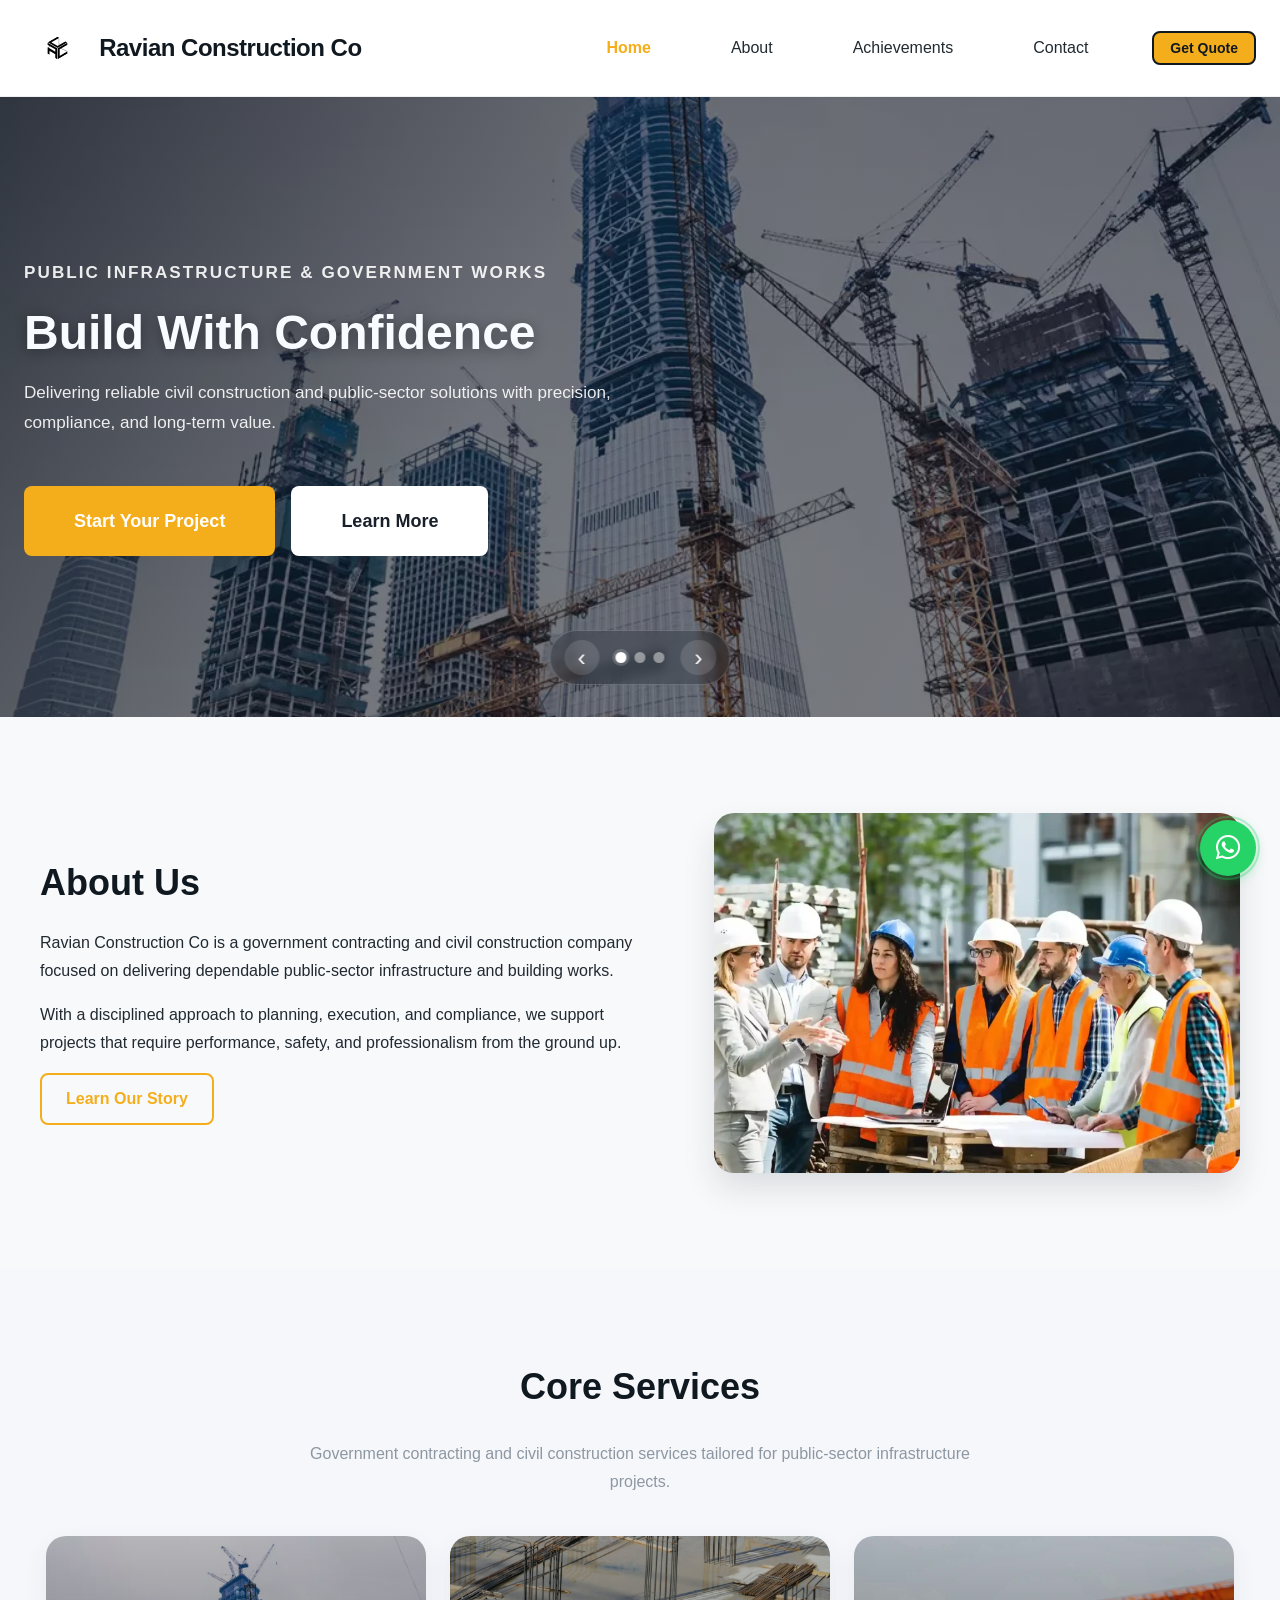
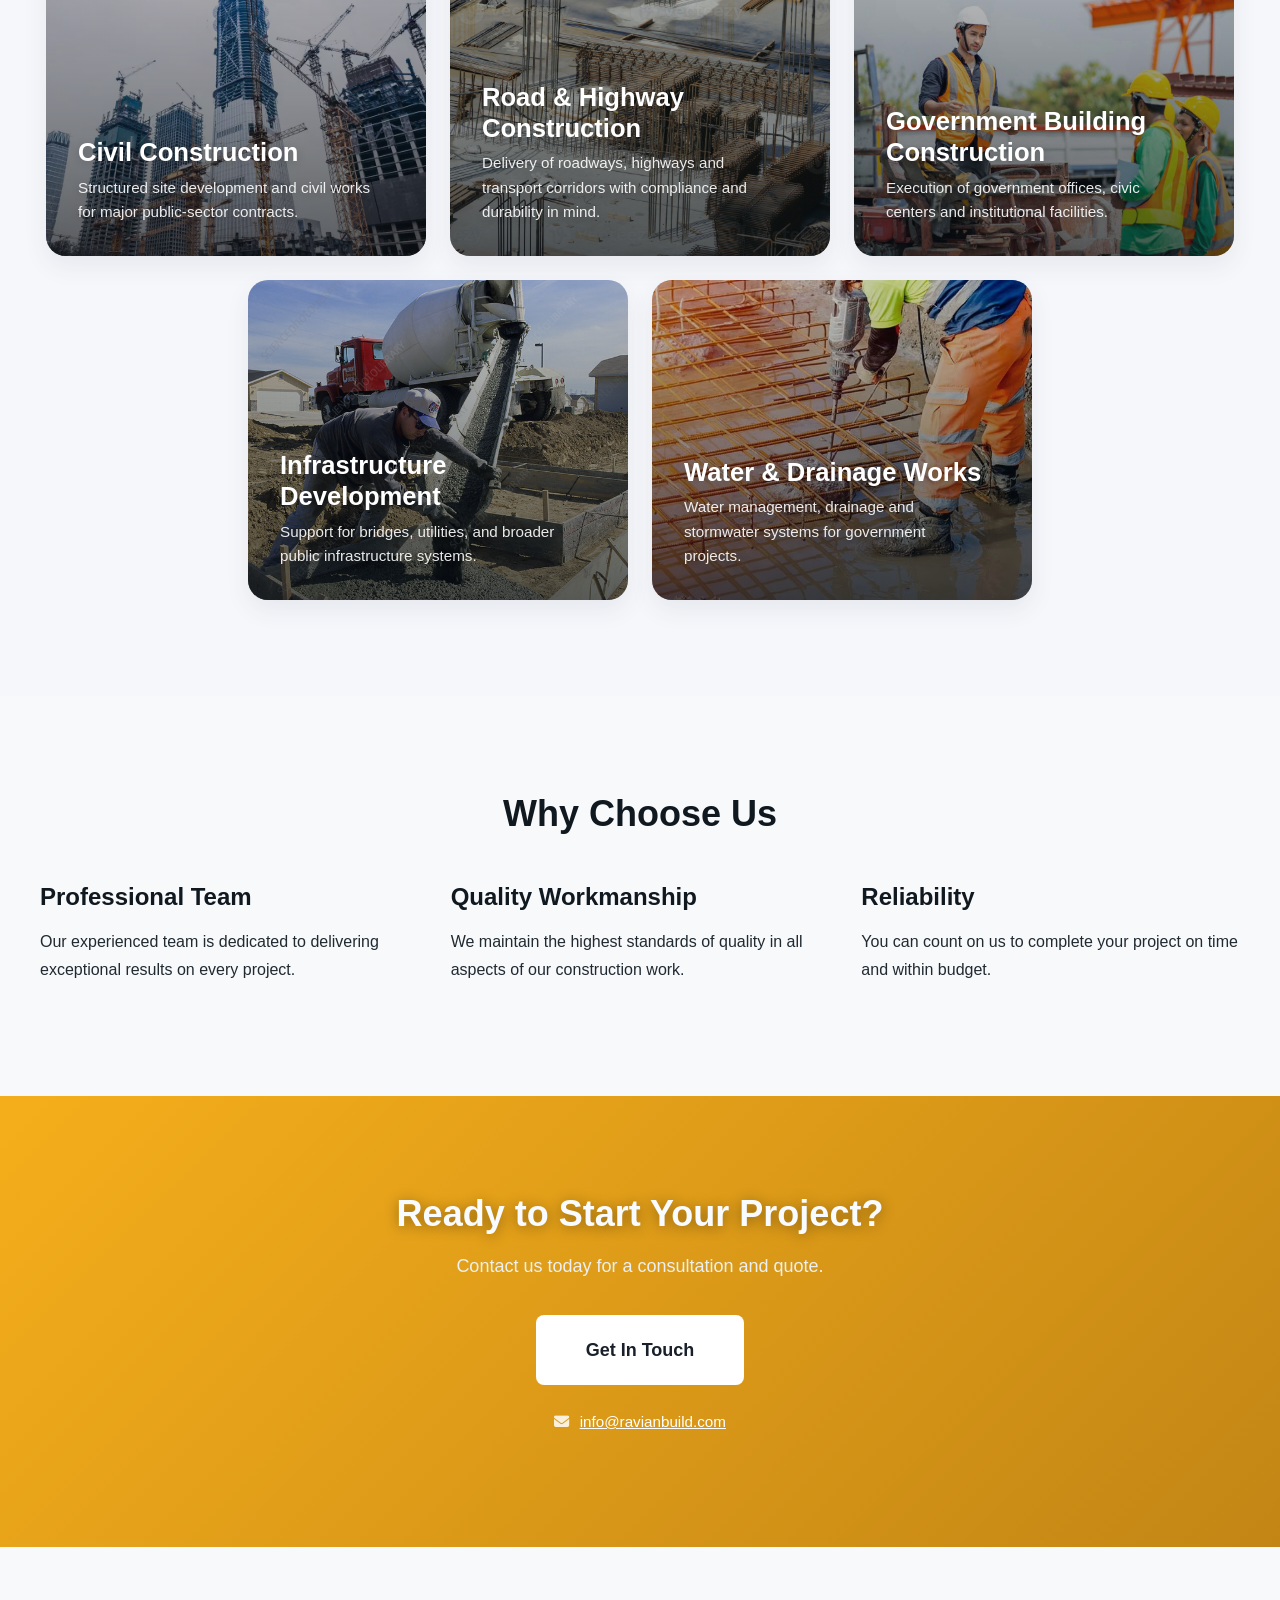
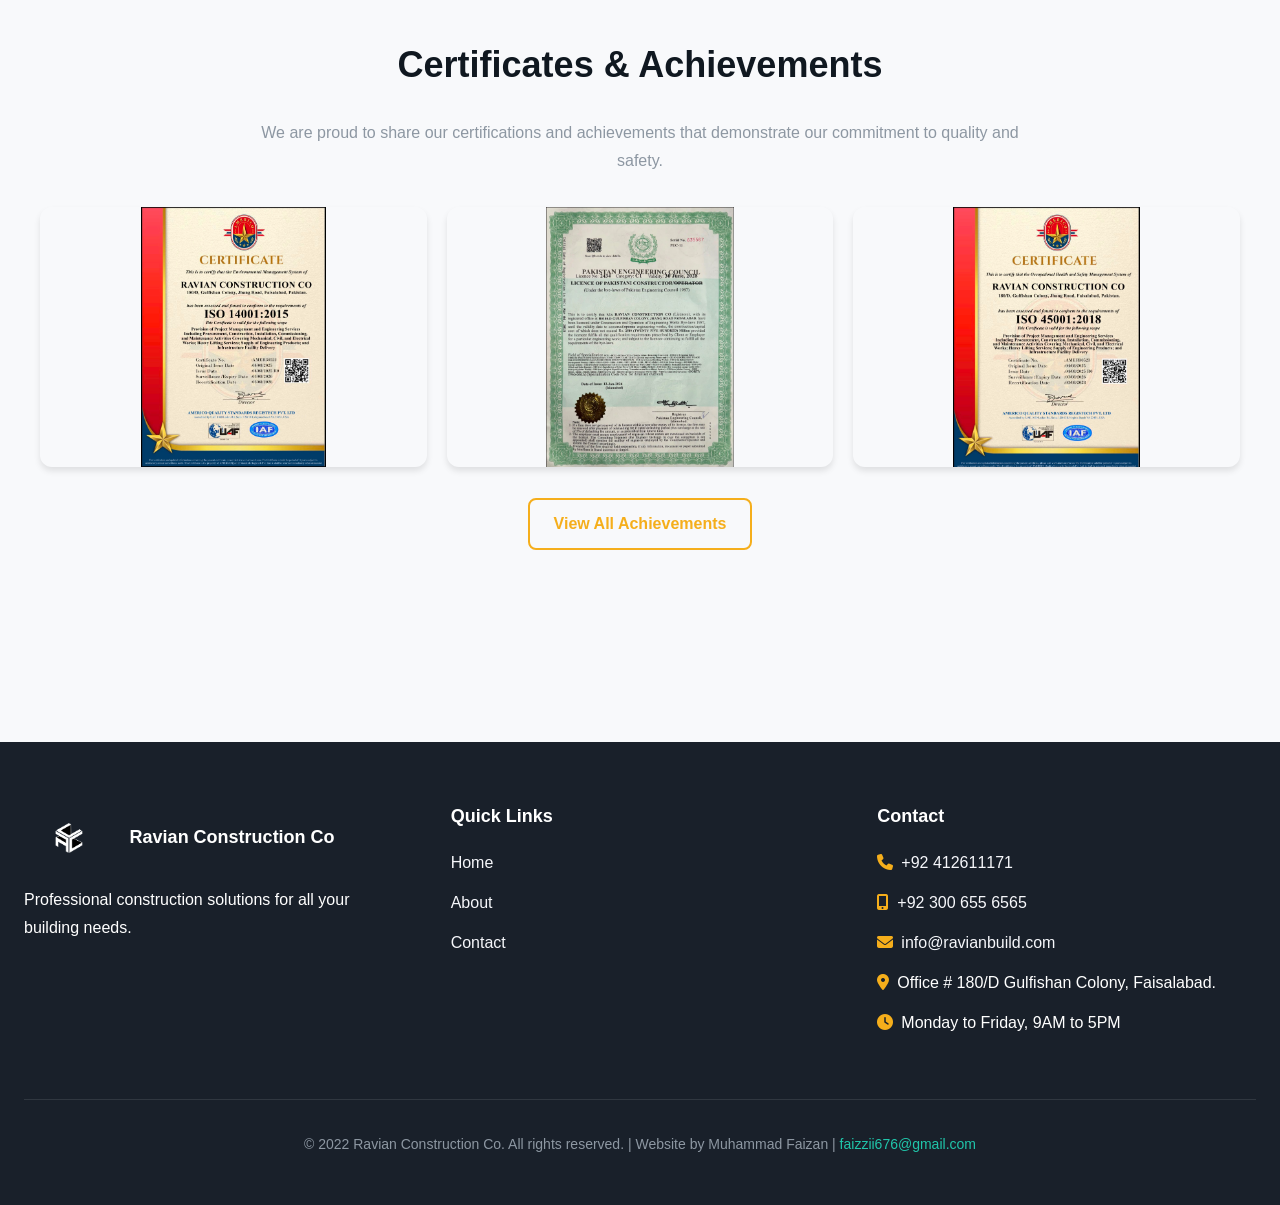
==== commit 3aa47607: "update" ====
--- a/index.html
+++ b/index.html
@@ -242,8 +242,10 @@
   <div class="container">
     <div class="footer-content">
       <div class="footer-section">
-        <img src="assets/images/rav2.png" alt="Ravian Construction Co logo" class="footer-logo">
-        <span class="logo-text">Ravian Construction Co</span>
+        <div class="footer-brand">
+          <img src="assets/images/rav2.png" alt="Ravian Construction Co logo" class="footer-logo">
+          <h3>Ravian Construction Co</h3>
+        </div>
         <p>Professional construction solutions for all your building needs.</p>
       </div>
       <div class="footer-section">
--- a/css/style.css
+++ b/css/style.css
@@ -498,11 +498,22 @@
   margin-bottom: var(--space-lg);
 }
 
+.footer-brand {
+  display: flex;
+  align-items: center;
+  gap: var(--space-md);
+  margin-bottom: var(--space-md);
+}
+
+.footer-brand h3 {
+  margin-bottom: 0;
+}
+
 .footer-logo {
   height: 64px;
   width: auto;
   display: block;
-  margin-bottom: var(--space-md);
+  flex-shrink: 0;
 }
 
 .footer-section ul {
--- a/css/responsive.css
+++ b/css/responsive.css
@@ -107,6 +107,10 @@
     text-align: center;
   }
 
+  .footer-brand {
+    flex-direction: column;
+  }
+
   .footer-section ul {
     margin: 0;
   }
